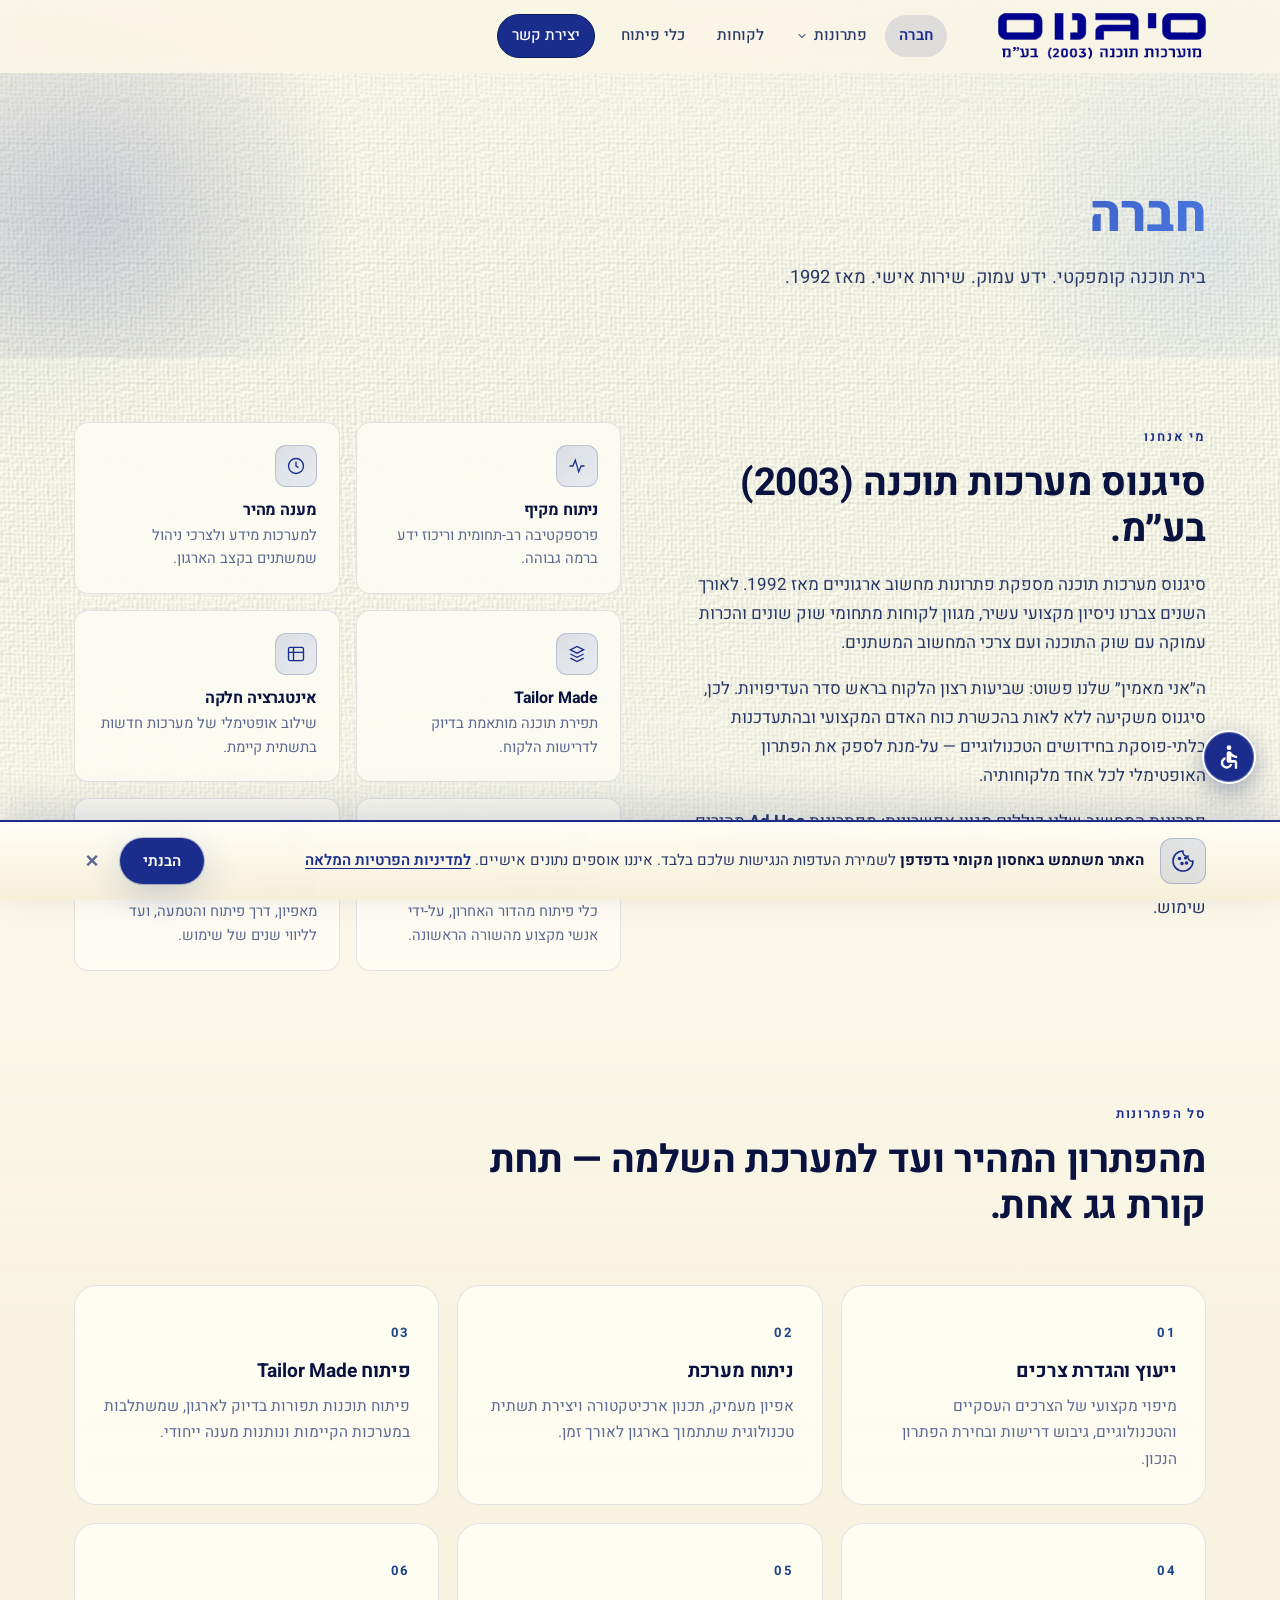
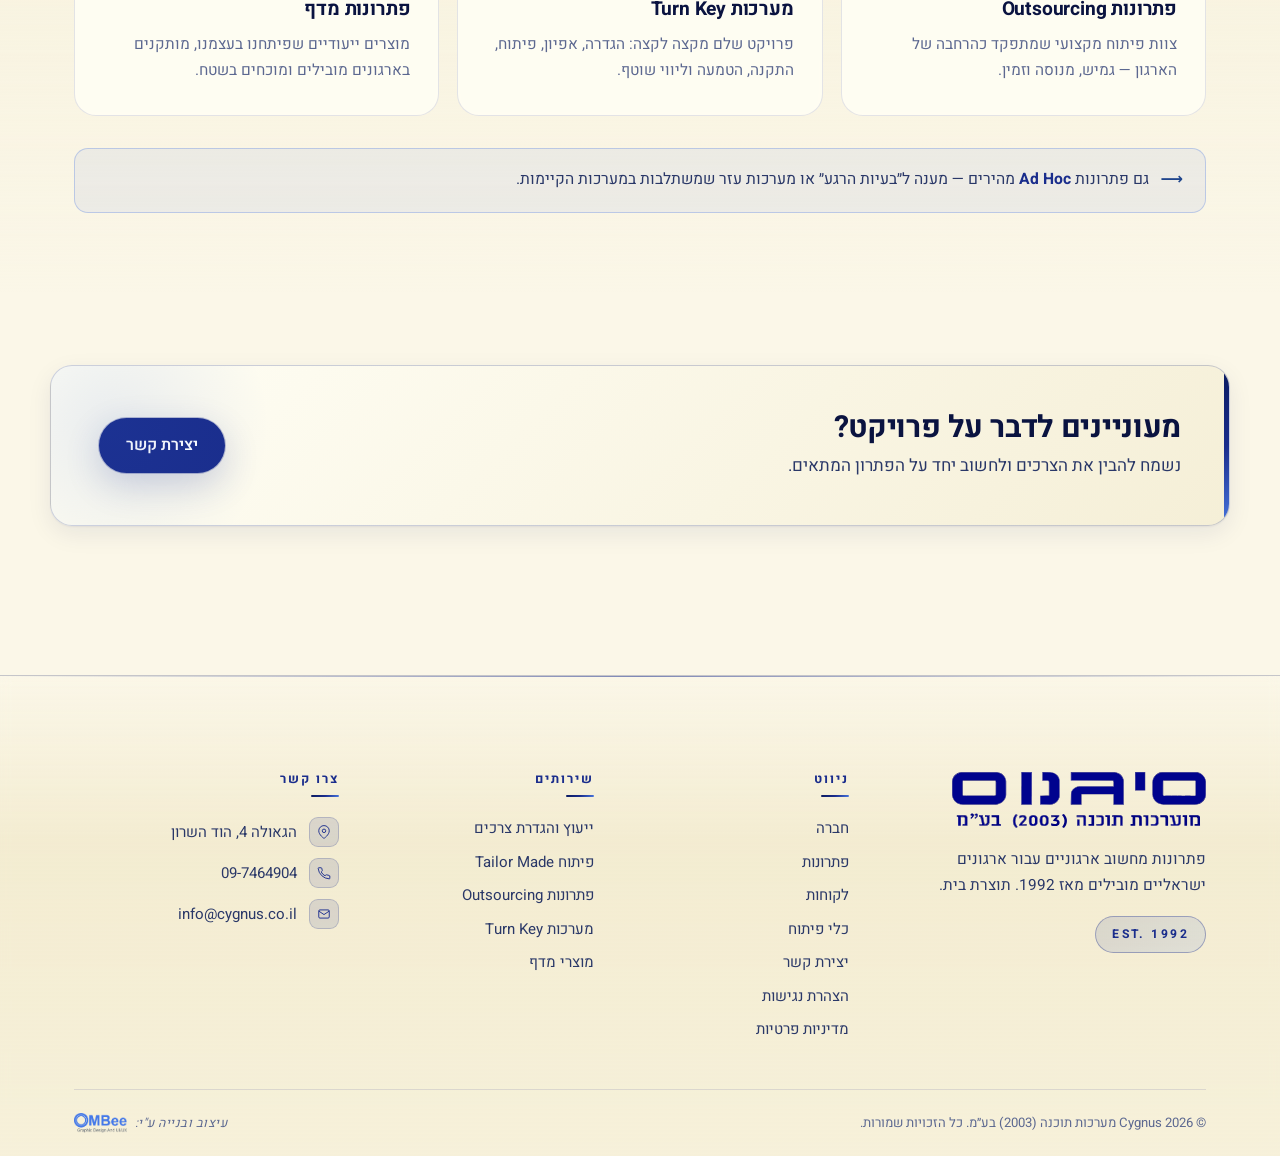
==== about.html @ ecefd8fd "Initial backup: Cygnus website redesign Multi-page Hebrew RTL website for Cygnus Software Systems: -" ====
<!DOCTYPE html>
<html lang="he" dir="rtl">
<head>
  <meta charset="UTF-8">
  <meta name="viewport" content="width=device-width, initial-scale=1.0">
  <title>חברה — סיגנוס מערכות תוכנה (2003) בע״מ</title>
  <meta name="description" content="פרופיל חברת סיגנוס מערכות תוכנה: בית תוכנה ישראלי משנת 1992, פתרונות מחשוב ארגוניים, פיתוח Tailor Made וסל פתרונות מקיף.">
  <link rel="icon" type="image/png" href="cygnus_icon.png">
  <link rel="preconnect" href="https://fonts.googleapis.com">
  <link rel="preconnect" href="https://fonts.gstatic.com" crossorigin>
  <link href="https://fonts.googleapis.com/css2?family=Heebo:wght@300;400;500;600;700;800;900&family=Assistant:wght@400;600;700&display=swap" rel="stylesheet">
  <link rel="stylesheet" href="styles.css">
</head>
<body>

  <header class="site-header" id="siteHeader">
    <div class="container nav-wrap">
      <a href="index.html" class="brand" aria-label="סיגנוס מערכות תוכנה - דף הבית">
        <img src="Cygnus_Logo.svg" alt="סיגנוס מערכות תוכנה (2003) בע״מ" class="brand-logo">
      </a>
      <nav class="primary-nav" aria-label="ניווט ראשי">
        <a href="about.html" class="is-active">חברה</a>
        <div class="nav-dropdown">
          <a href="products.html" class="nav-dropdown-link">פתרונות<svg class="nav-chevron" viewBox="0 0 24 24" fill="none" stroke="currentColor" stroke-width="2.2" stroke-linecap="round" stroke-linejoin="round" aria-hidden="true"><path d="M6 9l6 6 6-6"/></svg></a>
          <ul class="nav-dropdown-menu" role="menu">
            <li><a href="products.html#consulting"><span class="nd-num">01</span><span>ייעוץ והגדרת צרכים</span></a></li>
            <li><a href="products.html#analysis"><span class="nd-num">02</span><span>ניתוח מערכת</span></a></li>
            <li><a href="products.html#tailor"><span class="nd-num">03</span><span>פיתוח Tailor Made</span></a></li>
            <li><a href="products.html#outsourcing"><span class="nd-num">04</span><span>פתרונות Outsourcing</span></a></li>
            <li><a href="products.html#turnkey"><span class="nd-num">05</span><span>מערכות Turn Key</span></a></li>
            <li><a href="products.html#mamshak"><span class="nd-num">06</span><span>מוצרי מדף — ממש”ק</span></a></li>
          </ul>
        </div>
        <a href="customers.html">לקוחות</a>
        <a href="tech.html">כלי פיתוח</a>
        <a href="contact.html" class="cta-link">יצירת קשר</a>
      </nav>
      <button class="nav-toggle" aria-label="פתיחת תפריט" aria-expanded="false"><span></span><span></span><span></span></button>
    </div>
  </header>

  <section class="page-hero">
    <div class="container">
      <h1>חברה</h1>
      <p class="page-lede">בית תוכנה קומפקטי. ידע עמוק. שירות אישי. מאז 1992.</p>
    </div>
  </section>

  <section class="section">
    <div class="container grid-2">
      <div>
        <p class="section-label">מי אנחנו</p>
        <h2>סיגנוס מערכות תוכנה (2003) בע״מ.</h2>
        <p>
          סיגנוס מערכות תוכנה מספקת פתרונות מחשוב ארגוניים מאז 1992.
          לאורך השנים צברנו ניסיון מקצועי עשיר, מגוון לקוחות מתחומי שוק שונים והכרות עמוקה
          עם שוק התוכנה ועם צרכי המחשוב המשתנים.
        </p>
        <p>
          ה״אני מאמין״ שלנו פשוט: שביעות רצון הלקוח בראש סדר העדיפויות.
          לכן, סיגנוס משקיעה ללא לאות בהכשרת כוח האדם המקצועי ובהתעדכנות בלתי-פוסקת
          בחידושים הטכנולוגיים — על-מנת לספק את הפתרון האופטימלי לכל אחד מלקוחותיה.
        </p>
        <p>
          פתרונות המחשוב שלנו כוללים מגוון אפשרויות: מפתרונות <strong>Ad Hoc</strong> מהירים,
          דרך מערכות עזר המשתלבות במערכות הקיימות, ועד פתרונות כוללים וארוכי טווח —
          משלב הגדרת הצרכים, אפיון, בנייה, הטמעה וליווי לאורך שנים של שימוש.
        </p>
      </div>

      <ul class="value-grid">
        <li>
          <div class="value-icon" aria-hidden="true"><svg viewBox="0 0 24 24" fill="none" stroke="currentColor" stroke-width="1.6"><path d="M3 12h4l3-7 4 14 3-7h4"/></svg></div>
          <h3>ניתוח מקיף</h3>
          <p>פרספקטיבה רב-תחומית וריכוז ידע ברמה גבוהה.</p>
        </li>
        <li>
          <div class="value-icon" aria-hidden="true"><svg viewBox="0 0 24 24" fill="none" stroke="currentColor" stroke-width="1.6"><circle cx="12" cy="12" r="9"/><path d="M12 7v5l3 2"/></svg></div>
          <h3>מענה מהיר</h3>
          <p>למערכות מידע ולצרכי ניהול שמשתנים בקצב הארגון.</p>
        </li>
        <li>
          <div class="value-icon" aria-hidden="true"><svg viewBox="0 0 24 24" fill="none" stroke="currentColor" stroke-width="1.6"><path d="M4 7l8-4 8 4-8 4-8-4z"/><path d="M4 12l8 4 8-4"/><path d="M4 17l8 4 8-4"/></svg></div>
          <h3>Tailor Made</h3>
          <p>תפירת תוכנה מותאמת בדיוק לדרישות הלקוח.</p>
        </li>
        <li>
          <div class="value-icon" aria-hidden="true"><svg viewBox="0 0 24 24" fill="none" stroke="currentColor" stroke-width="1.6"><rect x="3" y="4" width="18" height="16" rx="2"/><path d="M3 10h18M9 4v16"/></svg></div>
          <h3>אינטגרציה חלקה</h3>
          <p>שילוב אופטימלי של מערכות חדשות בתשתית קיימת.</p>
        </li>
        <li>
          <div class="value-icon" aria-hidden="true"><svg viewBox="0 0 24 24" fill="none" stroke="currentColor" stroke-width="1.6"><path d="M12 2v4M12 18v4M4.93 4.93l2.83 2.83M16.24 16.24l2.83 2.83M2 12h4M18 12h4M4.93 19.07l2.83-2.83M16.24 7.76l2.83-2.83"/></svg></div>
          <h3>חדשנות מתמדת</h3>
          <p>כלי פיתוח מהדור האחרון, על-ידי אנשי מקצוע מהשורה הראשונה.</p>
        </li>
        <li>
          <div class="value-icon" aria-hidden="true"><svg viewBox="0 0 24 24" fill="none" stroke="currentColor" stroke-width="1.6"><path d="M21 12a9 9 0 11-9-9"/><path d="M21 3l-9 9"/><path d="M15 3h6v6"/></svg></div>
          <h3>Turn Key</h3>
          <p>מאפיון, דרך פיתוח והטמעה, ועד לליווי שנים של שימוש.</p>
        </li>
      </ul>
    </div>
  </section>

  <section class="section services">
    <div class="container">
      <div class="section-head">
        <p class="section-label">סל הפתרונות</p>
        <h2>מהפתרון המהיר ועד למערכת השלמה — תחת קורת גג אחת.</h2>
      </div>

      <div class="services-grid">
        <article class="service-card">
          <span class="service-num">01</span>
          <h3>ייעוץ והגדרת צרכים</h3>
          <p>מיפוי מקצועי של הצרכים העסקיים והטכנולוגיים, גיבוש דרישות ובחירת הפתרון הנכון.</p>
        </article>
        <article class="service-card">
          <span class="service-num">02</span>
          <h3>ניתוח מערכת</h3>
          <p>אפיון מעמיק, תכנון ארכיטקטורה ויצירת תשתית טכנולוגית שתתמוך בארגון לאורך זמן.</p>
        </article>
        <article class="service-card">
          <span class="service-num">03</span>
          <h3>פיתוח Tailor Made</h3>
          <p>פיתוח תוכנות תפורות בדיוק לארגון, שמשתלבות במערכות הקיימות ונותנות מענה ייחודי.</p>
        </article>
        <article class="service-card">
          <span class="service-num">04</span>
          <h3>פתרונות Outsourcing</h3>
          <p>צוות פיתוח מקצועי שמתפקד כהרחבה של הארגון — גמיש, מנוסה וזמין.</p>
        </article>
        <article class="service-card">
          <span class="service-num">05</span>
          <h3>מערכות Turn Key</h3>
          <p>פרויקט שלם מקצה לקצה: הגדרה, אפיון, פיתוח, התקנה, הטמעה וליווי שוטף.</p>
        </article>
        <article class="service-card">
          <span class="service-num">06</span>
          <h3>פתרונות מדף</h3>
          <p>מוצרים ייעודיים שפיתחנו בעצמנו, מותקנים בארגונים מובילים ומוכחים בשטח.</p>
        </article>
      </div>

      <p class="ad-hoc-note">
        <span aria-hidden="true">⟶</span>
        גם פתרונות <strong>Ad Hoc</strong> מהירים — מענה ל״בעיות הרגע״ או מערכות עזר שמשתלבות במערכות הקיימות.
      </p>
    </div>
  </section>

  <section class="section cta-strip">
    <div class="container cta-wrap">
      <div>
        <h2>מעוניינים לדבר על פרויקט?</h2>
        <p>נשמח להבין את הצרכים ולחשוב יחד על הפתרון המתאים.</p>
      </div>
      <a href="contact.html" class="btn btn-primary">יצירת קשר</a>
    </div>
  </section>

  <footer class="site-footer rich-footer">
    <div class="container">
      <div class="footer-main">
        <div class="footer-brand-col">
          <a href="index.html" class="footer-brand-link">
            <img src="Cygnus_Logo.svg" alt="סיגנוס מערכות תוכנה (2003) בע״מ" class="brand-logo">
          </a>
          <p class="footer-tag">פתרונות מחשוב ארגוניים עבור ארגונים ישראליים מובילים מאז 1992. תוצרת בית.</p>
          <span class="founded-badge">EST. 1992</span>
        </div>
        <div class="footer-col">
          <h4>ניווט</h4>
          <ul>
            <li><a href="about.html">חברה</a></li>
            <li><a href="products.html">פתרונות</a></li>
            <li><a href="customers.html">לקוחות</a></li>
            <li><a href="tech.html">כלי פיתוח</a></li>
            <li><a href="contact.html">יצירת קשר</a></li>
            <li><a href="accessibility.html">הצהרת נגישות</a></li>
            <li><a href="privacy.html">מדיניות פרטיות</a></li>
          </ul>
        </div>
        <div class="footer-col">
          <h4>שירותים</h4>
          <ul>
            <li>ייעוץ והגדרת צרכים</li>
            <li>פיתוח Tailor Made</li>
            <li>פתרונות Outsourcing</li>
            <li>מערכות Turn Key</li>
            <li>מוצרי מדף</li>
          </ul>
        </div>
        <div class="footer-col">
          <h4>צרו קשר</h4>
          <ul class="footer-contact">
            <li><span class="fc-icon" aria-hidden="true"><svg viewBox="0 0 24 24" fill="none" stroke="currentColor" stroke-width="1.6"><path d="M21 10c0 7-9 13-9 13S3 17 3 10a9 9 0 1118 0z"/><circle cx="12" cy="10" r="3"/></svg></span>הגאולה 4, הוד השרון</li>
            <li><span class="fc-icon" aria-hidden="true"><svg viewBox="0 0 24 24" fill="none" stroke="currentColor" stroke-width="1.6"><path d="M22 16.92V21a1 1 0 01-1.09 1A19.9 19.9 0 012 4.09 1 1 0 013 3h4.09a1 1 0 011 .75l1 4a1 1 0 01-.27 1L7.21 10.21a16 16 0 006.58 6.58l1.46-1.46a1 1 0 011-.27l4 1a1 1 0 01.75 1z"/></svg></span><a href="tel:+97297464904">09-7464904</a></li>
            <li><span class="fc-icon" aria-hidden="true"><svg viewBox="0 0 24 24" fill="none" stroke="currentColor" stroke-width="1.6"><rect x="3" y="5" width="18" height="14" rx="2"/><path d="M3 7l9 6 9-6"/></svg></span><a href="mailto:info@cygnus.co.il">info@cygnus.co.il</a></li>
          </ul>
        </div>
      </div>
      <div class="footer-bottom">
        <p class="footer-copy">© <span id="year">2026</span> Cygnus מערכות תוכנה (2003) בע״מ. כל הזכויות שמורות.</p>
        <p class="footer-mini"><span>עיצוב ובנייה ע"י:</span> <a href="https://ombee.co.il" target="_blank" rel="noopener" class="ombee-link"><img src="ombee-logo.png" alt="OMBee" class="ombee-logo"></a></p>
      </div>
    </div>
  </footer>

  <!-- תפריט נגישות -->
  <div class="a11y-widget" id="a11yWidget">
    <button class="a11y-toggle" id="a11yToggle" aria-label="פתיחת תפריט נגישות" aria-expanded="false" aria-controls="a11yPanel" type="button">
      <svg viewBox="0 0 24 24" fill="currentColor" aria-hidden="true">
        <circle cx="12" cy="4" r="2"/>
        <path d="M19 13v-2c-1.54.02-3.09-.75-4.07-1.83l-1.29-1.43c-.17-.19-.38-.34-.61-.45-.01 0-.01-.01-.02-.01H13c-.35-.2-.75-.3-1.18-.26C10.79 7.13 10 8.04 10 9.09V15c0 1.1.9 2 2 2h5v5h2v-5.5c0-1.1-.9-2-2-2h-3v-3.45c1.29 1.07 3.25 1.94 5 1.95zm-6.17 5c-.41 1.16-1.52 2-2.83 2-1.66 0-3-1.34-3-3 0-1.31.84-2.41 2-2.83V12.1c-2.28.46-4 2.48-4 4.9 0 2.76 2.24 5 5 5 2.42 0 4.44-1.72 4.9-4h-2.07z"/>
      </svg>
    </button>
    <div class="a11y-panel" id="a11yPanel" role="dialog" aria-label="תפריט נגישות" aria-modal="false">
      <div class="a11y-head">
        <h3>תפריט נגישות</h3>
        <button class="a11y-close" id="a11yClose" aria-label="סגירת תפריט נגישות" type="button">×</button>
      </div>
      <div class="a11y-grid">
        <button class="a11y-cell" data-acc="links" type="button" aria-pressed="false"><svg viewBox="0 0 24 24" fill="none" stroke="currentColor" stroke-width="1.7" stroke-linecap="round" stroke-linejoin="round" aria-hidden="true"><path d="M10 13a5 5 0 0 0 7.54.54l3-3a5 5 0 0 0-7.07-7.07l-1.72 1.71"/><path d="M14 11a5 5 0 0 0-7.54-.54l-3 3a5 5 0 0 0 7.07 7.07l1.71-1.71"/></svg><span>הדגשת קישורים</span></button>
        <button class="a11y-cell" data-acc="contrast" type="button" aria-pressed="false"><svg viewBox="0 0 24 24" aria-hidden="true"><circle cx="12" cy="12" r="9.5" fill="none" stroke="currentColor" stroke-width="1.7"/><path d="M12 2.5v19a9.5 9.5 0 0 0 0-19z" fill="currentColor"/></svg><span>+ ניגודיות</span></button>
        <button class="a11y-cell" data-acc="spacing" type="button" aria-pressed="false"><svg viewBox="0 0 24 24" fill="none" stroke="currentColor" stroke-width="1.7" stroke-linecap="round" stroke-linejoin="round" aria-hidden="true"><path d="M4 12h16" stroke-dasharray="2 2"/><path d="M4 12l4-4M4 12l4 4"/><path d="M20 12l-4-4M20 12l-4 4"/></svg><span>ריווח טקסט</span></button>
        <button class="a11y-cell" data-acc="big-text" type="button" aria-pressed="false"><svg viewBox="0 0 24 24" aria-hidden="true"><text x="12" y="17" text-anchor="middle" font-family="Heebo, sans-serif" font-size="16" font-weight="800" fill="currentColor">TT</text></svg><span>טקסט גדול</span></button>
        <button class="a11y-cell" data-acc="hide-images" type="button" aria-pressed="false"><svg viewBox="0 0 24 24" fill="none" stroke="currentColor" stroke-width="1.7" stroke-linecap="round" stroke-linejoin="round" aria-hidden="true"><rect x="3" y="3" width="18" height="18" rx="2"/><circle cx="8.5" cy="8.5" r="1.5" fill="currentColor"/><path d="M21 15l-5-5-9 9"/><line x1="3" y1="3" x2="21" y2="21" stroke-width="2"/></svg><span>הסתרת תמונות</span></button>
        <button class="a11y-cell" data-acc="no-anim" type="button" aria-pressed="false"><svg viewBox="0 0 24 24" fill="none" stroke="currentColor" stroke-width="1.8" stroke-linecap="round" aria-hidden="true"><line x1="9" y1="5" x2="9" y2="19" stroke-dasharray="3 2"/><line x1="15" y1="5" x2="15" y2="19" stroke-dasharray="3 2"/></svg><span>ביטול הנפשות</span></button>
        <button class="a11y-cell" data-acc="cursor" type="button" aria-pressed="false"><svg viewBox="0 0 24 24" fill="none" stroke="currentColor" stroke-width="1.7" stroke-linecap="round" stroke-linejoin="round" aria-hidden="true"><path d="M5 3l7 18 3-7 7-3z"/></svg><span>סמן</span></button>
        <button class="a11y-cell" data-acc="dyslexia" type="button" aria-pressed="false"><svg viewBox="0 0 24 24" aria-hidden="true"><text x="12" y="17" text-anchor="middle" font-family="Heebo, sans-serif" font-size="14" font-weight="700" fill="currentColor">Df</text></svg><span>תמיכה בדיסלקסיה</span></button>
        <button class="a11y-cell" data-acc="line-height" type="button" aria-pressed="false"><svg viewBox="0 0 24 24" fill="none" stroke="currentColor" stroke-width="1.7" stroke-linecap="round" stroke-linejoin="round" aria-hidden="true"><path d="M6 6h14M6 12h14M6 18h14"/><path d="M3 5l-1 1.5L3 8M3 16l-1 1.5L3 19" opacity=".8"/></svg><span>גובה שורה</span></button>
        <button class="a11y-cell" data-acc="tooltips" type="button" aria-pressed="false"><svg viewBox="0 0 24 24" fill="none" stroke="currentColor" stroke-width="1.7" stroke-linecap="round" stroke-linejoin="round" aria-hidden="true"><path d="M21 15a2 2 0 0 1-2 2H7l-4 4V5a2 2 0 0 1 2-2h14a2 2 0 0 1 2 2z"/><line x1="12" y1="11" x2="12" y2="14"/><circle cx="12" cy="8" r=".8" fill="currentColor"/></svg><span>תאורים</span></button>
        <button class="a11y-cell" data-acc="calm" type="button" aria-pressed="false"><svg viewBox="0 0 24 24" fill="currentColor" aria-hidden="true"><path d="M12 2.5C7.5 9 5.5 13 5.5 16a6.5 6.5 0 0 0 13 0c0-3-2-7-6.5-13.5z"/></svg><span>רוגע</span></button>
        <button class="a11y-cell" data-acc="text-align" type="button" aria-pressed="false"><svg viewBox="0 0 24 24" fill="none" stroke="currentColor" stroke-width="1.7" stroke-linecap="round" aria-hidden="true"><line x1="3" y1="6" x2="21" y2="6"/><line x1="3" y1="12" x2="15" y2="12"/><line x1="3" y1="18" x2="18" y2="18"/></svg><span>יישור טקסט</span></button>
      </div>
      <button class="a11y-reset-btn" data-acc="reset" type="button"><svg viewBox="0 0 24 24" fill="none" stroke="currentColor" stroke-width="2" stroke-linecap="round" stroke-linejoin="round" aria-hidden="true"><path d="M3 12a9 9 0 0 1 15.5-6.3L21 8"/><path d="M21 3v5h-5"/><path d="M21 12a9 9 0 0 1-15.5 6.3L3 16"/><path d="M3 21v-5h5"/></svg><span>איפוס את כל הגדרות הנגישות</span></button>
      <div class="a11y-foot"><a href="accessibility.html">הצהרת נגישות</a><span aria-hidden="true">·</span><a href="privacy.html">מדיניות פרטיות</a></div>
    </div>
  </div>

  <script src="script.js" defer></script>
</body>
</html>
---- styles.css ----
/* ===========================
   Cygnus — Canvas Edition
   רקע מבוסס הקנבס המקורי, עיצוב מודרני
   =========================== */

:root {
  /* Canvas-paper palette (background — kept) */
  --paper: #FBF7E8;
  --paper-warm: #F5EFD7;
  --paper-edge: #EDE3BE;

  --surface: #FFFEF5;
  --surface-2: #FAF4DD;

  --line: rgba(26, 45, 140, 0.12);
  --line-strong: rgba(26, 45, 140, 0.22);

  /* Navy ink — matches logo */
  --ink: #0A1340;
  --ink-2: #2A3868;
  --ink-3: #5C6890;

  /* Navy brand (Cygnus logo color) */
  --brand: #1A2D8C;
  --brand-strong: #0A1A5E;
  --brand-soft: rgba(26, 45, 140, .12);

  --accent: #2C5BC9;         /* mid bright navy — replaces red terra */
  --gold: #1F458C;           /* navy variant — replaces warm gold */
  --teal: #305FAB;           /* navy-blue — replaces teal */

  --gradient: linear-gradient(135deg, #0A1A5E 0%, #1A2D8C 50%, #4A78E0 100%);
  --gradient-soft: linear-gradient(135deg, rgba(26,45,140,.14) 0%, rgba(74,120,224,.12) 100%);

  /* Layout */
  --container: 1180px;
  --radius: 14px;
  --radius-lg: 22px;
  --radius-pill: 999px;

  /* Type */
  --font: "Heebo", "Assistant", system-ui, -apple-system, "Segoe UI", Roboto, sans-serif;
  --leading: 1.7;

  /* Shadows — navy-tinted */
  --shadow-1: 0 1px 2px rgba(10, 26, 94, .06), 0 8px 24px rgba(10, 26, 94, .08);
  --shadow-2: 0 1px 2px rgba(10, 26, 94, .08), 0 18px 50px rgba(10, 26, 94, .14);
  --glow: 0 0 0 1px rgba(26, 45, 140, .28), 0 12px 36px rgba(26, 45, 140, .2);
}

/* ===========================
   Reset
   =========================== */
*, *::before, *::after { box-sizing: border-box; }
html { scroll-behavior: smooth; }

body {
  margin: 0;
  font-family: var(--font);
  font-weight: 400;
  font-size: 17px;
  line-height: var(--leading);
  color: var(--ink-2);

  /* The heritage canvas tile + warm overlays */
  background-color: var(--paper);
  background-image:
    radial-gradient(900px 500px at 88% -8%, rgba(44, 91, 201, .08), transparent 60%),
    radial-gradient(800px 480px at -10% 20%, rgba(26, 45, 140, .10), transparent 60%),
    radial-gradient(700px 400px at 50% 100%, rgba(74, 120, 224, .07), transparent 60%),
    url("cnvbkgnd-original.jpg");
  background-repeat: no-repeat, no-repeat, no-repeat, repeat;
  background-size: auto, auto, auto, 120px 120px;
  background-attachment: fixed, fixed, fixed, fixed;

  -webkit-font-smoothing: antialiased;
  text-rendering: optimizeLegibility;
}

/* Subtle vignette so text reads cleaner over the weave */
body::before {
  content: "";
  position: fixed;
  inset: 0;
  pointer-events: none;
  background: linear-gradient(180deg, rgba(251,247,232,.5) 0%, rgba(251,247,232,.15) 30%, rgba(251,247,232,.15) 70%, rgba(251,247,232,.6) 100%);
  z-index: -1;
}

h1, h2, h3, h4 {
  color: var(--ink);
  margin: 0 0 .5em;
  line-height: 1.2;
  font-weight: 700;
  letter-spacing: -.01em;
}
h1 { font-size: clamp(2.2rem, 5vw, 3.6rem); font-weight: 800; }
h2 { font-size: clamp(1.7rem, 3vw, 2.4rem); }
h3 { font-size: 1.2rem; }
p { margin: 0 0 1em; }

a { color: var(--brand); text-decoration: none; transition: color .2s; }
a:hover { color: var(--brand-strong); }

ul { padding: 0; margin: 0; list-style: none; }
img, svg { max-width: 100%; display: block; }

.container {
  max-width: var(--container);
  margin: 0 auto;
  padding: 0 24px;
}

/* ===========================
   Header
   =========================== */
.site-header {
  position: sticky;
  top: 0;
  z-index: 50;
  backdrop-filter: saturate(160%) blur(10px);
  background: rgba(251, 247, 232, 0.78);
  border-bottom: 1px solid transparent;
  transition: border-color .2s, background .2s, box-shadow .2s;
}
.site-header.scrolled {
  border-color: var(--line);
  background: rgba(251, 247, 232, 0.95);
  box-shadow: 0 1px 0 rgba(10,26,94,.04), 0 8px 24px rgba(10,26,94,.06);
}
.nav-wrap {
  display: flex;
  align-items: center;
  justify-content: flex-start;
  gap: clamp(20px, 4vw, 56px);
  height: 72px;
}
.nav-toggle { margin-inline-start: auto; }
.brand {
  display: inline-flex;
  align-items: center;
  gap: 12px;
  color: var(--ink);
}
.brand-mark { width: 40px; height: 40px; }
.brand-logo {
  height: 46px;
  width: auto;
  display: block;
  max-width: 100%;
}
@media (max-width: 720px) {
  .brand-logo { height: 38px; }
}
.brand-text { display: flex; flex-direction: column; line-height: 1; }
.brand-name {
  font-weight: 800;
  font-size: 1.18rem;
  letter-spacing: .02em;
  background: var(--gradient);
  -webkit-background-clip: text;
  background-clip: text;
  color: transparent;
}
.brand-sub { font-size: .78rem; color: var(--ink-3); margin-top: 4px; }

.primary-nav {
  display: flex;
  align-items: center;
  gap: 4px;
}
.primary-nav a {
  color: var(--ink-2);
  font-weight: 500;
  font-size: .95rem;
  padding: 8px 14px;
  border-radius: var(--radius-pill);
  transition: color .2s, background .2s;
}
.primary-nav a:hover { color: var(--brand); background: var(--brand-soft); }
.primary-nav .cta-link {
  color: #fff;
  background: var(--brand);
  border: 1px solid var(--brand-strong);
  margin-inline-start: 8px;
}
.primary-nav .cta-link:hover {
  background: var(--brand-strong);
  color: #fff;
}
.primary-nav a.is-active {
  color: var(--brand);
  background: var(--brand-soft);
  font-weight: 600;
}
.primary-nav a.cta-link.is-active {
  color: #fff;
  background: var(--brand-strong);
}

/* ===========================
   Nav Dropdown (פתרונות)
   =========================== */
.nav-dropdown {
  position: relative;
  display: inline-block;
}
/* Invisible bridge fills the 14px gap so hover stays continuous between toggle and menu */
.nav-dropdown::after {
  content: "";
  position: absolute;
  top: 100%;
  inset-inline: 0;
  height: 14px;
  pointer-events: none;
}
.nav-dropdown:hover::after,
.nav-dropdown:focus-within::after {
  pointer-events: auto;
}

/* Link — same style as the rest of the nav links */
.nav-dropdown-link {
  display: inline-flex;
  align-items: center;
  padding: 8px 14px;
  color: var(--ink-2);
  font-size: .95rem;
  font-weight: 500;
  border-radius: var(--radius-pill);
  transition: color .2s, background .2s;
  text-decoration: none;
  line-height: 1.4;
}
.nav-dropdown-link:hover { color: var(--ink); background: transparent; }
.nav-dropdown.is-active .nav-dropdown-link {
  color: var(--ink-2);
  background: transparent;
  font-weight: 500;
}
.nav-dropdown-link:focus-visible {
  outline: 2px solid var(--brand);
  outline-offset: 2px;
}

/* Dropdown Menu — anchored under the toggle */
.nav-dropdown-menu {
  position: absolute;
  top: calc(100% + 14px);
  inset-inline-start: 0;
  min-width: 320px;
  background: #ffffff;
  border: 1px solid var(--line-strong);
  border-radius: var(--radius-lg);
  box-shadow: 0 20px 56px rgba(10, 26, 94, .22), 0 4px 12px rgba(10, 26, 94, .08);
  padding: 10px;
  list-style: none;
  margin: 0;
  z-index: 60;
  opacity: 0;
  pointer-events: none;
  transform: translateY(-10px);
  transition: opacity .22s cubic-bezier(.4, 0, .2, 1), transform .22s cubic-bezier(.4, 0, .2, 1);
}

/* Chevron next to "פתרונות" — rotates when dropdown is open */
.nav-dropdown-link {
  gap: 6px;
}
.nav-chevron {
  width: 12px;
  height: 12px;
  flex-shrink: 0;
  color: var(--ink-3);
  transition: transform .25s ease, color .2s;
}
.nav-dropdown:hover .nav-chevron,
.nav-dropdown:focus-within .nav-chevron,
.nav-dropdown.is-open .nav-chevron {
  transform: rotate(180deg);
  color: var(--brand);
}

.nav-dropdown.is-open .nav-dropdown-menu,
.nav-dropdown:hover .nav-dropdown-menu,
.nav-dropdown:focus-within .nav-dropdown-menu {
  opacity: 1;
  pointer-events: auto;
  transform: translateY(0);
}
.nav-dropdown-menu li {
  list-style: none;
}
.nav-dropdown-menu li + li {
  margin-top: 2px;
}

/* Overview link (top of dropdown) */
.nav-dropdown-menu li.nd-overview a {
  background: linear-gradient(135deg, var(--brand-soft) 0%, rgba(74, 120, 224, .1) 100%);
  border: 1px solid rgba(26, 45, 140, .2);
  color: var(--brand);
  font-weight: 700;
}
.nav-dropdown-menu li.nd-overview a:hover {
  background: var(--brand);
  color: #fff;
  border-color: var(--brand-strong);
}
.nav-dropdown-menu li.nd-overview a:hover .nd-icon {
  color: #fff;
}
.nd-icon {
  display: inline-grid;
  place-items: center;
  width: 36px;
  height: 36px;
  border-radius: 10px;
  background: var(--surface);
  border: 1px solid rgba(26, 45, 140, .18);
  color: var(--brand);
  flex-shrink: 0;
  transition: background .2s, color .2s, border-color .2s;
}
.nav-dropdown-menu li.nd-overview a:hover .nd-icon {
  background: rgba(255,255,255,.18);
  border-color: rgba(255,255,255,.3);
  color: #fff;
}
.nd-icon svg {
  width: 18px;
  height: 18px;
}

/* Divider between overview and numbered items */
.nd-divider {
  height: 1px;
  background: var(--line);
  margin: 6px 4px;
}
.nd-divider a { display: none; }
.nav-dropdown-menu li a {
  display: flex;
  align-items: center;
  gap: 14px;
  padding: 11px 14px;
  border-radius: 10px;
  color: var(--ink-2);
  font-size: .95rem;
  font-weight: 500;
  transition: background .18s, color .18s;
  text-decoration: none;
  position: relative;
}
.nav-dropdown-menu li a::after {
  content: "←";
  margin-inline-start: auto;
  color: var(--brand);
  opacity: 0;
  transform: translateX(6px);
  transition: opacity .2s, transform .2s;
  font-weight: 700;
}
.nav-dropdown-menu li a:hover {
  background: var(--brand-soft);
  color: var(--brand);
}
.nav-dropdown-menu li a:hover::after {
  opacity: 1;
  transform: translateX(0);
}

/* Number badge */
.nd-num {
  display: inline-grid;
  place-items: center;
  width: 36px;
  height: 36px;
  border-radius: 10px;
  background: linear-gradient(135deg, var(--brand-soft) 0%, rgba(74, 120, 224, .12) 100%);
  border: 1px solid rgba(26, 45, 140, .18);
  color: var(--brand);
  font-family: "Cormorant Garamond", serif;
  font-weight: 700;
  font-size: 1.05rem;
  letter-spacing: .02em;
  flex-shrink: 0;
  transition: background .2s, color .2s, border-color .2s;
}
.nav-dropdown-menu li a:hover .nd-num {
  background: var(--brand);
  color: #fff;
  border-color: var(--brand-strong);
}

@media (max-width: 720px) {
  .nav-dropdown {
    width: 100%;
    justify-content: space-between;
    border-radius: 12px;
  }
  .nav-dropdown-label {
    flex: 1;
    padding: 12px 14px;
    border-radius: 12px 0 0 12px;
  }
  .nav-dropdown-toggle {
    padding: 12px 14px;
    border-radius: 0 12px 12px 0;
  }
  .nav-dropdown-menu {
    position: static;
    transform: none !important;
    box-shadow: none;
    border: 0;
    padding: 4px 0 8px;
    background: transparent;
    min-width: 0;
    opacity: 1;
    pointer-events: auto;
    max-height: 0;
    overflow: hidden;
    transition: max-height .3s ease;
  }
  .nav-dropdown-menu::before { display: none; }
  .nav-dropdown.is-open .nav-dropdown-menu {
    max-height: 700px;
  }
  .nav-dropdown-menu li a {
    padding: 10px 28px;
    font-size: .92rem;
  }
}

.nav-toggle {
  display: none;
  background: transparent;
  border: 1px solid var(--line-strong);
  width: 40px; height: 40px;
  border-radius: 10px;
  cursor: pointer;
  padding: 0;
  align-items: center;
  justify-content: center;
  flex-direction: column;
  gap: 4px;
}
.nav-toggle span {
  display: block;
  width: 18px; height: 2px;
  background: var(--ink-2);
  border-radius: 2px;
  transition: transform .2s, opacity .2s;
}
.nav-toggle[aria-expanded="true"] span:nth-child(1) { transform: translateY(6px) rotate(45deg); }
.nav-toggle[aria-expanded="true"] span:nth-child(2) { opacity: 0; }
.nav-toggle[aria-expanded="true"] span:nth-child(3) { transform: translateY(-6px) rotate(-45deg); }

/* ===========================
   Buttons
   =========================== */
.btn {
  display: inline-flex;
  align-items: center;
  gap: 10px;
  padding: 13px 26px;
  border-radius: var(--radius-pill);
  font-weight: 600;
  font-size: 1rem;
  cursor: pointer;
  transition: transform .15s ease, box-shadow .2s, background .2s, color .2s, border-color .2s;
  border: 1px solid transparent;
  white-space: nowrap;
  font-family: inherit;
}
.btn:hover { transform: translateY(-1px); }
.btn-primary {
  background: var(--brand);
  color: #fff;
  font-weight: 600;
  box-shadow: var(--glow);
}
.btn-primary:hover {
  background: var(--brand-strong);
  color: #fff;
  box-shadow: 0 0 0 1px var(--brand-strong), 0 16px 44px rgba(26,45,140,.32);
}
.btn-ghost {
  background: transparent;
  color: var(--ink);
  border-color: var(--line-strong);
}
.btn-ghost:hover { background: var(--brand-soft); border-color: var(--brand); color: var(--brand); }
.btn-sm { padding: 11px 22px; font-size: .95rem; }

/* ===========================
   Hero
   =========================== */
.hero {
  position: relative;
  padding: clamp(56px, 8vw, 120px) 0 clamp(64px, 9vw, 140px);
  overflow: hidden;
}
.hero-bg { position: absolute; inset: 0; pointer-events: none; }
.hero-bg .orbit {
  position: absolute;
  border-radius: 50%;
  border: 1px dashed var(--line-strong);
  opacity: .55;
}
.orbit-1 {
  width: 720px; height: 720px;
  top: -120px; inset-inline-end: -200px;
  border-color: rgba(26, 45, 140, .25);
}
.orbit-2 {
  width: 1100px; height: 1100px;
  top: -260px; inset-inline-end: -380px;
  border-color: rgba(74, 120, 224, .18);
}

.hero-bg .star {
  position: absolute;
  width: 8px; height: 8px;
  border-radius: 50%;
  background: var(--brand);
  box-shadow: 0 0 18px rgba(26,45,140,.5);
  opacity: .8;
}
.s1 { top: 14%; inset-inline-end: 12%; animation: pulse 4s infinite; }
.s2 { top: 35%; inset-inline-end: 28%; width: 6px; height: 6px; background: var(--gold); box-shadow: 0 0 16px rgba(184,134,46,.6); animation: pulse 5s .5s infinite; }
.s3 { top: 60%; inset-inline-end: 8%; width: 4px; height: 4px; animation: pulse 6s 1s infinite; }
.s4 { top: 22%; inset-inline-start: 18%; width: 5px; height: 5px; background: var(--accent); box-shadow: 0 0 16px rgba(192,57,43,.5); animation: pulse 5.5s .8s infinite; }
.s5 { top: 70%; inset-inline-start: 30%; width: 7px; height: 7px; background: var(--teal); box-shadow: 0 0 18px rgba(31,122,122,.4); animation: pulse 7s 2s infinite; }

@keyframes pulse {
  0%, 100% { opacity: .35; transform: scale(1); }
  50% { opacity: 1; transform: scale(1.4); }
}

.hero-content { position: relative; max-width: 880px; }
.eyebrow {
  display: inline-flex;
  align-items: center;
  gap: 10px;
  padding: 6px 14px;
  border-radius: var(--radius-pill);
  background: var(--brand-soft);
  border: 1px solid rgba(26,45,140,.28);
  color: var(--brand-strong);
  font-size: .85rem;
  font-weight: 500;
  margin-bottom: 24px;
}
.eyebrow .dot {
  width: 8px; height: 8px;
  border-radius: 50%;
  background: var(--accent);
  box-shadow: 0 0 12px var(--accent);
  animation: pulse 2.5s infinite;
}
.hero h1 { margin-bottom: 24px; }
.grad-text {
  background: var(--gradient);
  -webkit-background-clip: text;
  background-clip: text;
  color: transparent;
}
.hero .lede {
  font-size: 1.18rem;
  color: var(--ink-2);
  max-width: 700px;
  margin-bottom: 36px;
}
.hero-ctas { display: flex; flex-wrap: wrap; gap: 14px; margin-bottom: 56px; }

.hero-stats {
  display: flex;
  gap: clamp(28px, 4vw, 56px);
  padding-top: 36px;
  border-top: 1px solid var(--line);
  flex-wrap: wrap;
}
.hero-stats li { display: flex; flex-direction: column; gap: 4px; }
.hero-stats strong {
  font-size: 2.2rem;
  font-weight: 800;
  letter-spacing: -.02em;
  background: var(--gradient);
  -webkit-background-clip: text;
  background-clip: text;
  color: transparent;
}
.hero-stats span { font-size: .9rem; color: var(--ink-3); }

/* ===========================
   Section base
   =========================== */
.section { padding: clamp(40px, 5vw, 72px) 0; position: relative; }
.section-label {
  display: inline-block;
  font-size: .82rem;
  font-weight: 600;
  letter-spacing: .14em;
  text-transform: uppercase;
  color: var(--brand);
  margin-bottom: 12px;
}
.section-head { margin-bottom: 56px; max-width: 760px; }
.section-head.center { margin-inline: auto; text-align: center; }
.section-sub { color: var(--ink-3); font-size: 1.08rem; margin: 12px 0 0; }

/* Card surface — semi-transparent so canvas weave shows through gently */
.card-surface {
  background: rgba(255, 254, 245, 0.75);
  backdrop-filter: blur(2px);
  border: 1px solid var(--line);
  border-radius: var(--radius);
}

/* ===========================
   About
   =========================== */
.grid-2 {
  display: grid;
  grid-template-columns: 1fr 1.05fr;
  gap: clamp(32px, 5vw, 80px);
  align-items: start;
}
.about p { color: var(--ink-2); }

.value-grid {
  display: grid;
  grid-template-columns: repeat(2, 1fr);
  gap: 16px;
}
.value-grid li {
  background: rgba(255,254,245,.78);
  border: 1px solid var(--line);
  border-radius: var(--radius);
  padding: 22px;
  transition: transform .2s, border-color .2s, background .2s, box-shadow .2s;
  backdrop-filter: blur(2px);
}
.value-grid li:hover {
  transform: translateY(-3px);
  border-color: var(--brand);
  background: var(--surface);
  box-shadow: var(--shadow-1);
}
.value-icon {
  width: 42px; height: 42px;
  border-radius: 11px;
  background: var(--gradient-soft);
  border: 1px solid rgba(26,45,140,.2);
  display: grid; place-items: center;
  color: var(--brand);
  margin-bottom: 14px;
}
.value-icon svg { width: 20px; height: 20px; }
.value-grid h3 { font-size: 1rem; margin-bottom: 4px; color: var(--ink); }
.value-grid p { font-size: .92rem; color: var(--ink-3); margin: 0; line-height: 1.6; }

/* ===========================
   Services
   =========================== */
.services {
  position: relative;
}
.services::before {
  content: "";
  position: absolute;
  inset: 0;
  background: linear-gradient(180deg, transparent 0%, rgba(245, 239, 215, .6) 50%, transparent 100%);
  pointer-events: none;
  z-index: -1;
}
.services-grid {
  display: grid;
  grid-template-columns: repeat(3, 1fr);
  gap: 18px;
}
.service-card {
  position: relative;
  padding: 32px 28px;
  background: rgba(255, 254, 245, 0.85);
  border: 1px solid var(--line);
  border-radius: var(--radius-lg);
  overflow: hidden;
  transition: transform .25s, border-color .25s, box-shadow .25s;
  backdrop-filter: blur(3px);
}
.service-card::after {
  content: "";
  position: absolute;
  top: 0; inset-inline-start: 0;
  width: 4px; height: 0;
  background: var(--gradient);
  transition: height .3s ease;
}
.service-card:hover {
  transform: translateY(-4px);
  border-color: var(--brand);
  box-shadow: var(--shadow-2);
}
.service-card:hover::after { height: 100%; }
.service-num {
  display: inline-block;
  font-size: .82rem;
  font-weight: 700;
  letter-spacing: .14em;
  color: var(--gold);
  margin-bottom: 16px;
}
.service-card h3 {
  font-size: 1.2rem;
  margin-bottom: 10px;
  color: var(--ink);
}
.service-card p { color: var(--ink-3); margin: 0; font-size: .96rem; }

.ad-hoc-note {
  margin-top: 32px;
  padding: 18px 22px;
  background: rgba(74, 120, 224, .08);
  border: 1px solid rgba(74, 120, 224, .3);
  border-radius: var(--radius);
  color: var(--ink-2);
  font-size: .98rem;
}
.ad-hoc-note strong { color: var(--brand); }
.ad-hoc-note span { color: var(--gold); margin-inline-end: 8px; font-weight: 700; }

/* ===========================
   Product
   =========================== */
.product-wrap {
  display: grid;
  grid-template-columns: 1fr 1fr;
  gap: clamp(32px, 5vw, 72px);
  align-items: center;
}
.product-info h2 { margin-bottom: 18px; }
.product-tagline {
  font-size: 1.08rem;
  color: var(--ink-2);
  margin-bottom: 24px;
}
.product-features {
  margin-bottom: 32px;
}
.product-features li {
  position: relative;
  padding: 10px 0;
  padding-inline-start: 28px;
  border-bottom: 1px solid var(--line);
  color: var(--ink-2);
  font-size: .98rem;
}
.product-features li::before {
  content: "";
  position: absolute;
  inset-inline-start: 0;
  top: 18px;
  width: 14px;
  height: 2px;
  background: var(--gradient);
  border-radius: 2px;
}
.product-features li:last-child { border-bottom: 0; }
.product-features strong { color: var(--ink); font-weight: 700; }

.product-card {
  position: relative;
  padding: 36px;
  background: linear-gradient(160deg, var(--surface) 0%, var(--paper-warm) 100%);
  border: 1px solid var(--line-strong);
  border-radius: var(--radius-lg);
  box-shadow: var(--shadow-2);
  overflow: hidden;
}
.product-card::after {
  content: "";
  position: absolute;
  inset-block-start: -50%;
  inset-inline-end: -30%;
  width: 400px; height: 400px;
  background: radial-gradient(circle, rgba(26,45,140,.15) 0%, transparent 70%);
  pointer-events: none;
}
.product-card-head {
  display: flex;
  justify-content: space-between;
  align-items: center;
  margin-bottom: 20px;
  position: relative;
}
.badge {
  display: inline-block;
  padding: 4px 12px;
  background: rgba(26, 45, 140, .12);
  border: 1px solid rgba(26, 45, 140, .35);
  border-radius: var(--radius-pill);
  font-size: .78rem;
  font-weight: 600;
  color: var(--brand-strong);
  letter-spacing: .08em;
  text-transform: uppercase;
}
.version {
  font-family: "Heebo", monospace;
  font-size: .82rem;
  color: var(--gold);
  letter-spacing: .04em;
  font-weight: 600;
}
.product-card h3 {
  font-size: 2rem;
  background: var(--gradient);
  -webkit-background-clip: text;
  background-clip: text;
  color: transparent;
  margin-bottom: 4px;
  position: relative;
}
.product-card-sub {
  color: var(--ink-3);
  font-size: 1rem;
  margin-bottom: 28px;
  position: relative;
}
.product-stat-row {
  display: grid;
  grid-template-columns: repeat(3, 1fr);
  gap: 16px;
  padding: 20px 0;
  margin-bottom: 24px;
  border-top: 1px solid var(--line);
  border-bottom: 1px solid var(--line);
  position: relative;
}
.product-stat-row > div { display: flex; flex-direction: column; gap: 2px; }
.product-stat-row strong {
  font-size: 1.4rem;
  font-weight: 700;
  color: var(--ink);
}
.product-stat-row span { font-size: .8rem; color: var(--ink-3); }

.product-mock {
  background: rgba(251, 247, 232, .9);
  border: 1px solid var(--line);
  border-radius: 12px;
  padding: 18px;
  position: relative;
}
.mock-bar {
  height: 8px;
  width: 50%;
  background: var(--gradient);
  border-radius: 4px;
  margin-bottom: 14px;
}
.mock-line {
  height: 8px;
  background: rgba(26, 45, 140, .12);
  border-radius: 4px;
  margin-bottom: 8px;
}
.w-50 { width: 50%; } .w-60 { width: 60%; } .w-80 { width: 80%; } .w-90 { width: 90%; }

/* ===========================
   Tech
   =========================== */
.tech-grid {
  display: grid;
  grid-template-columns: 1fr 1fr;
  gap: 24px;
  max-width: 880px;
  margin: 0 auto;
}
.tech-block {
  padding: 32px;
  background: rgba(255, 254, 245, .85);
  border: 1px solid var(--line);
  border-radius: var(--radius-lg);
  text-align: center;
  backdrop-filter: blur(3px);
}
.tech-block h3 {
  font-size: .92rem;
  color: var(--gold);
  letter-spacing: .14em;
  text-transform: uppercase;
  margin-bottom: 20px;
  font-weight: 700;
}
.chips {
  display: flex;
  flex-wrap: wrap;
  gap: 8px;
  justify-content: center;
}
.chips li {
  padding: 8px 16px;
  background: var(--brand-soft);
  border: 1px solid rgba(26, 45, 140, .25);
  border-radius: var(--radius-pill);
  font-size: .92rem;
  font-weight: 500;
  color: var(--brand-strong);
  letter-spacing: .02em;
}

/* ===========================
   Customers
   =========================== */
.customer-sectors {
  display: grid;
  grid-template-columns: repeat(4, 1fr);
  gap: 18px;
}
.sector {
  background: rgba(255, 254, 245, .82);
  border: 1px solid var(--line);
  border-radius: var(--radius-lg);
  padding: 26px 22px;
  transition: transform .2s, border-color .2s, box-shadow .2s;
  backdrop-filter: blur(2px);
}
.sector:hover {
  transform: translateY(-3px);
  border-color: var(--brand);
  box-shadow: var(--shadow-1);
}
.sector header {
  padding-bottom: 14px;
  margin-bottom: 14px;
  border-bottom: 1px solid var(--line);
}
.sector h3 {
  font-size: 1.05rem;
  color: var(--brand);
  margin: 0;
}
.sector ul {
  display: flex;
  flex-direction: column;
  gap: 8px;
}
.sector ul li {
  font-size: .94rem;
  color: var(--ink-2);
  padding: 4px 0;
  position: relative;
  padding-inline-start: 16px;
}
.sector ul li::before {
  content: "";
  position: absolute;
  inset-inline-start: 0;
  top: 50%;
  width: 6px; height: 6px;
  border-radius: 50%;
  background: var(--gold);
  transform: translateY(-50%);
}

/* ===========================
   Contact
   =========================== */
.contact {
  position: relative;
}
.contact::before {
  content: "";
  position: absolute;
  inset: 0;
  background: linear-gradient(180deg, transparent 0%, rgba(245, 239, 215, .55) 100%);
  pointer-events: none;
  z-index: -1;
}
.contact-wrap {
  display: grid;
  grid-template-columns: 1fr 1.25fr;
  gap: clamp(32px, 5vw, 56px);
  align-items: start;
}

.contact-grid {
  display: grid;
  grid-template-columns: 1fr 1fr;
  gap: 14px;
}
.contact-grid li {
  padding: 22px;
  background: rgba(255, 254, 245, .85);
  border: 1px solid var(--line);
  border-radius: var(--radius);
  transition: border-color .2s, transform .2s, box-shadow .2s;
  backdrop-filter: blur(2px);
}
.contact-grid li:hover {
  border-color: var(--brand);
  transform: translateY(-2px);
  box-shadow: var(--shadow-1);
}
.ci-icon {
  display: inline-grid;
  place-items: center;
  width: 38px; height: 38px;
  border-radius: 10px;
  background: var(--gradient-soft);
  color: var(--brand);
  margin-bottom: 12px;
}
.ci-icon svg { width: 18px; height: 18px; }
.contact-grid h4 {
  font-size: .82rem;
  font-weight: 600;
  text-transform: uppercase;
  letter-spacing: .12em;
  color: var(--ink-3);
  margin-bottom: 6px;
}
.contact-grid p { margin: 0; color: var(--ink); font-size: 1rem; }
.contact-grid .zip { color: var(--ink-3); font-size: .88rem; }
.contact-grid a {
  color: var(--brand);
  border-bottom: 1px solid rgba(26, 45, 140, .35);
  transition: border-color .2s, color .2s;
}
.contact-grid a:hover { color: var(--brand-strong); border-color: var(--brand-strong); }

/* ===========================
   Contact Form
   =========================== */
.contact-form {
  position: relative;
  background:
    linear-gradient(180deg, rgba(255, 254, 245, .96) 0%, rgba(250, 244, 221, .92) 100%);
  border: 1px solid var(--line-strong);
  border-radius: var(--radius-lg);
  padding: clamp(28px, 3vw, 40px);
  box-shadow: var(--shadow-2);
  backdrop-filter: blur(4px);
  overflow: hidden;
}
.contact-form::before {
  content: "";
  position: absolute;
  top: 0; inset-inline-start: 0; inset-inline-end: 0;
  height: 4px;
  background: var(--gradient);
}
.contact-form::after {
  content: "";
  position: absolute;
  inset-block-start: -120px;
  inset-inline-end: -120px;
  width: 280px; height: 280px;
  background: radial-gradient(circle, rgba(26, 45, 140, .10) 0%, transparent 70%);
  pointer-events: none;
}
.form-title {
  font-size: 1.3rem;
  margin-bottom: 6px;
  color: var(--ink);
  font-weight: 700;
  position: relative;
}
.form-title + .form-row,
.form-title + .field { margin-top: 22px; }
.contact-form > .form-title::after {
  content: "מלאו את הטופס ונחזור אליכם תוך יום עסקים אחד.";
  display: block;
  font-size: .92rem;
  font-weight: 400;
  color: var(--ink-3);
  margin-top: 6px;
}

.form-row {
  display: grid;
  grid-template-columns: 1fr 1fr;
  gap: 14px;
  margin-bottom: 4px;
}
.form-row .field { margin-bottom: 14px; }

.field {
  display: flex;
  flex-direction: column;
  gap: 8px;
  margin-bottom: 16px;
  position: relative;
}
.field > span {
  font-size: .82rem;
  font-weight: 600;
  color: var(--ink-2);
  letter-spacing: .01em;
}
.field > span em {
  color: var(--accent);
  font-style: normal;
  font-weight: 700;
  margin-inline-start: 2px;
}

.field input,
.field select,
.field textarea {
  font-family: inherit;
  font-size: 1rem;
  color: var(--ink);
  background: #ffffff;
  border: 1.5px solid rgba(26, 45, 140, .15);
  border-radius: 12px;
  padding: 13px 16px;
  transition: border-color .2s, box-shadow .2s, background .2s, transform .1s;
  width: 100%;
  line-height: 1.4;
}
.field input::placeholder,
.field textarea::placeholder {
  color: rgba(107, 94, 131, .55);
  font-weight: 400;
}
.field input:hover,
.field select:hover,
.field textarea:hover {
  border-color: rgba(26, 45, 140, .35);
}
.field input:focus,
.field select:focus,
.field textarea:focus {
  outline: none;
  border-color: var(--brand);
  background: #ffffff;
  box-shadow: 0 0 0 4px rgba(26, 45, 140, .14);
}
.field input:focus-visible + span,
.field:focus-within > span {
  color: var(--brand);
}
.field textarea { resize: vertical; min-height: 120px; font-family: inherit; }

.field select {
  appearance: none;
  -webkit-appearance: none;
  background-image: url("data:image/svg+xml;utf8,<svg xmlns='http://www.w3.org/2000/svg' width='12' height='8' viewBox='0 0 12 8' fill='none' stroke='%231A2D8C' stroke-width='2.2' stroke-linecap='round'><path d='M1 1l5 5 5-5'/></svg>");
  background-repeat: no-repeat;
  background-position: left 16px center;
  padding-inline-start: 42px;
  cursor: pointer;
}

.form-actions {
  display: flex;
  align-items: center;
  justify-content: space-between;
  flex-wrap: wrap;
  gap: 14px;
  margin-top: 12px;
  padding-top: 18px;
  border-top: 1px solid var(--line);
  position: relative;
}
.form-actions .btn { padding: 14px 32px; gap: 10px; }
.btn-plane {
  width: 18px;
  height: 18px;
  flex-shrink: 0;
  transform: scaleX(-1);
  transition: transform .25s ease;
}
.form-actions .btn:hover .btn-plane {
  transform: scaleX(-1) translate(-3px, -1px);
}
.form-hint {
  color: var(--ink-3);
  font-size: .85rem;
  margin: 0;
  display: inline-flex;
  align-items: center;
  gap: 8px;
}
.form-hint::before {
  content: "";
  width: 6px; height: 6px;
  border-radius: 50%;
  background: var(--teal);
  box-shadow: 0 0 8px rgba(31, 122, 122, .5);
}

.form-success {
  margin-top: 18px;
  padding: 14px 18px;
  background: rgba(31, 122, 122, .1);
  border: 1px solid rgba(31, 122, 122, .35);
  border-radius: 12px;
  color: var(--teal);
  font-weight: 600;
  font-size: .96rem;
  display: flex;
  align-items: center;
  gap: 10px;
  position: relative;
}
.form-success::before {
  content: "✓";
  font-size: 1.1rem;
  font-weight: 700;
}

@media (max-width: 720px) {
  .form-row { grid-template-columns: 1fr; gap: 0; }
  .form-actions { flex-direction: column; align-items: stretch; }
  .form-actions .btn { width: 100%; justify-content: center; }
  .form-actions .form-hint { text-align: center; justify-content: center; }
}

/* ===========================
   Footer
   =========================== */
.site-footer {
  border-top: 1px solid var(--line);
  padding: 56px 0 32px;
  background:
    linear-gradient(180deg, rgba(245, 239, 215, .35) 0%, rgba(237, 227, 190, .65) 100%);
  backdrop-filter: blur(6px);
  position: relative;
}
.site-footer::before {
  content: "";
  position: absolute;
  top: 0; inset-inline-start: 0; inset-inline-end: 0;
  height: 1px;
  background: linear-gradient(90deg, transparent 0%, var(--brand) 50%, transparent 100%);
  opacity: .4;
}
.footer-wrap {
  display: grid;
  grid-template-columns: 1fr auto 1fr;
  align-items: center;
  gap: 28px 40px;
}
.footer-brand {
  display: flex;
  flex-direction: column;
  gap: 4px;
  justify-self: start;
}
.footer-brand .brand-name {
  font-size: 1.15rem;
  background: var(--gradient);
  -webkit-background-clip: text;
  background-clip: text;
  color: transparent;
  font-weight: 800;
  letter-spacing: .02em;
}
.footer-brand .brand-sub {
  color: var(--ink-3);
  font-size: .82rem;
}
.footer-tag { color: var(--ink-3); font-size: .92rem; margin: 0; }

.footer-nav {
  display: flex;
  align-items: center;
  gap: 6px;
  flex-wrap: wrap;
  justify-content: center;
  padding: 8px 16px;
  background: rgba(255, 254, 245, .55);
  border: 1px solid var(--line);
  border-radius: var(--radius-pill);
  backdrop-filter: blur(4px);
}
.footer-nav a {
  color: var(--ink-2);
  font-size: .92rem;
  font-weight: 500;
  padding: 8px 14px;
  border-radius: var(--radius-pill);
  transition: color .2s, background .2s;
  position: relative;
}
.footer-nav a:hover {
  color: var(--brand);
  background: var(--brand-soft);
}
.footer-nav a + a::before {
  content: "";
  position: absolute;
  inset-inline-end: -3px;
  top: 50%;
  transform: translateY(-50%);
  width: 3px; height: 3px;
  border-radius: 50%;
  background: var(--line-strong);
}
.footer-nav a:first-child::before { display: none; }

.footer-copy {
  color: var(--ink-3);
  font-size: .82rem;
  margin: 0;
  justify-self: end;
}

@media (max-width: 820px) {
  .footer-wrap {
    grid-template-columns: 1fr;
    text-align: center;
  }
  .footer-brand,
  .footer-copy {
    justify-self: center;
  }
  .footer-nav {
    order: 2;
  }
}

/* ===========================
   Page Hero (sub-pages)
   =========================== */
.page-hero {
  position: relative;
  padding: clamp(56px, 8vw, 96px) 0 clamp(40px, 5vw, 64px);
  overflow: hidden;
}
.page-hero::before {
  content: "";
  position: absolute;
  inset-block-start: -120px;
  inset-inline-end: -160px;
  width: 520px; height: 520px;
  background: radial-gradient(circle, rgba(26, 45, 140, .14) 0%, transparent 70%);
  pointer-events: none;
}
.page-hero::after {
  content: "";
  position: absolute;
  inset-block-end: -100px;
  inset-inline-start: -140px;
  width: 420px; height: 420px;
  background: radial-gradient(circle, rgba(74, 120, 224, .12) 0%, transparent 70%);
  pointer-events: none;
}
.page-hero .container { position: relative; }
.page-hero h1 {
  font-size: clamp(2rem, 4.4vw, 3.2rem);
  margin: 16px 0 16px;
  background: var(--gradient);
  -webkit-background-clip: text;
  background-clip: text;
  color: transparent;
}
.page-lede {
  font-size: 1.15rem;
  color: var(--ink-2);
  max-width: 680px;
  margin: 0;
}

/* ===========================
   Highlights (homepage cards)
   =========================== */
.highlight-grid {
  display: grid;
  grid-template-columns: repeat(4, 1fr);
  gap: 18px;
}
.highlight-card {
  display: flex;
  flex-direction: column;
  gap: 14px;
  padding: 28px 24px;
  background: rgba(255, 254, 245, .85);
  border: 1px solid var(--line);
  border-radius: var(--radius-lg);
  color: var(--ink);
  text-decoration: none;
  transition: transform .25s, border-color .25s, box-shadow .25s, background .25s;
  backdrop-filter: blur(3px);
  position: relative;
  overflow: hidden;
}
.highlight-card::after {
  content: "";
  position: absolute;
  top: 0; inset-inline-start: 0;
  width: 100%; height: 4px;
  background: var(--gradient);
  transform: scaleX(0);
  transform-origin: inline-start;
  transition: transform .3s ease;
}
.highlight-card:hover {
  transform: translateY(-4px);
  border-color: var(--brand);
  box-shadow: var(--shadow-2);
  background: var(--surface);
}
.highlight-card:hover::after { transform: scaleX(1); }
.highlight-icon {
  display: inline-grid;
  place-items: center;
  width: 44px; height: 44px;
  border-radius: 12px;
  background: var(--gradient-soft);
  border: 1px solid rgba(26, 45, 140, .18);
  color: var(--brand);
}
.highlight-icon svg { width: 22px; height: 22px; }
.highlight-card h3 { color: var(--ink); margin: 0; font-size: 1.15rem; }
.highlight-card p { color: var(--ink-3); margin: 0; font-size: .94rem; flex: 1; }
.card-cta {
  font-size: .88rem;
  font-weight: 600;
  color: var(--brand);
  letter-spacing: .04em;
  display: inline-flex;
  align-items: center;
  gap: 6px;
  margin-top: 4px;
}
.highlight-card:hover .card-cta { color: var(--brand-strong); }

@media (max-width: 980px) {
  .highlight-grid { grid-template-columns: repeat(2, 1fr); }
}
@media (max-width: 540px) {
  .highlight-grid { grid-template-columns: 1fr; }
}

/* ===========================
   CTA Strip
   =========================== */
.cta-strip {
  padding: clamp(48px, 6vw, 72px) 0;
}
.cta-wrap {
  display: flex;
  align-items: center;
  justify-content: space-between;
  gap: clamp(20px, 4vw, 56px);
  padding: clamp(28px, 4vw, 44px) clamp(28px, 4vw, 48px);
  background: linear-gradient(135deg, var(--surface) 0%, var(--paper-warm) 100%);
  border: 1px solid var(--line-strong);
  border-radius: var(--radius-lg);
  position: relative;
  overflow: hidden;
  box-shadow: var(--shadow-1);
}
.cta-wrap::before {
  content: "";
  position: absolute;
  top: 0; inset-inline-start: 0;
  width: 5px; height: 100%;
  background: var(--gradient);
}
.cta-wrap::after {
  content: "";
  position: absolute;
  inset-inline-end: -100px;
  inset-block-start: -100px;
  width: 320px; height: 320px;
  background: radial-gradient(circle, rgba(44, 91, 201, .10) 0%, transparent 70%);
  pointer-events: none;
}
.cta-wrap > div { position: relative; }
.cta-wrap h2 {
  margin-bottom: 6px;
  font-size: clamp(1.4rem, 2.5vw, 1.9rem);
}
.cta-wrap p { color: var(--ink-2); margin: 0; }
.cta-wrap .btn { position: relative; flex-shrink: 0; }

@media (max-width: 720px) {
  .cta-wrap { flex-direction: column; align-items: stretch; text-align: center; }
  .cta-wrap .btn { justify-content: center; }
}

/* ===========================
   Deploy (products page)
   =========================== */
.deploy-grid {
  display: grid;
  grid-template-columns: repeat(3, 1fr);
  gap: 18px;
}
.deploy-card {
  padding: 28px;
  background: rgba(255, 254, 245, .82);
  border: 1px solid var(--line);
  border-radius: var(--radius-lg);
  transition: transform .2s, border-color .2s, box-shadow .2s;
  backdrop-filter: blur(2px);
}
.deploy-card:hover {
  transform: translateY(-3px);
  border-color: var(--brand);
  box-shadow: var(--shadow-1);
}
.deploy-num {
  display: inline-block;
  font-size: .82rem;
  font-weight: 700;
  letter-spacing: .14em;
  color: var(--gold);
  margin-bottom: 12px;
}
.deploy-card h3 { color: var(--ink); margin-bottom: 8px; }
.deploy-card p { color: var(--ink-3); margin: 0; font-size: .94rem; }

@media (max-width: 820px) { .deploy-grid { grid-template-columns: 1fr; } }

/* ===========================
   Quality (tech page)
   =========================== */
.quality-grid {
  display: grid;
  grid-template-columns: repeat(3, 1fr);
  gap: 18px;
}
.quality-card {
  padding: 32px 28px;
  background: rgba(255, 254, 245, .85);
  border: 1px solid var(--line);
  border-radius: var(--radius-lg);
  text-align: center;
  transition: transform .2s, border-color .2s, box-shadow .2s;
  backdrop-filter: blur(3px);
}
.quality-card:hover {
  transform: translateY(-3px);
  border-color: var(--brand);
  box-shadow: var(--shadow-1);
}
.quality-icon {
  display: inline-grid;
  place-items: center;
  width: 52px; height: 52px;
  border-radius: 14px;
  background: var(--gradient-soft);
  border: 1px solid rgba(26, 45, 140, .2);
  color: var(--brand);
  margin: 0 auto 16px;
}
.quality-icon svg { width: 24px; height: 24px; }
.quality-card h3 { margin-bottom: 8px; }
.quality-card p { color: var(--ink-3); margin: 0; font-size: .96rem; }

@media (max-width: 820px) { .quality-grid { grid-template-columns: 1fr; } }

/* ===========================
   Scroll Floating Action Button
   =========================== */
.scroll-fab {
  position: fixed;
  bottom: 24px;
  inset-inline-start: 24px;
  z-index: 60;
  width: 48px; height: 48px;
  border-radius: 50%;
  background: var(--brand);
  color: #fff;
  border: 1px solid var(--brand-strong);
  display: grid;
  place-items: center;
  cursor: pointer;
  box-shadow: 0 10px 28px rgba(26, 45, 140, .35), 0 0 0 1px rgba(255, 255, 255, .3) inset;
  transition: transform .25s, background .2s, box-shadow .2s;
  padding: 0;
}
.scroll-fab:hover {
  background: var(--brand-strong);
  transform: translateY(-3px);
  box-shadow: 0 14px 36px rgba(26, 45, 140, .45), 0 0 0 1px rgba(255, 255, 255, .3) inset;
}
.scroll-fab .fab-arrow {
  width: 22px; height: 22px;
  transition: transform .3s ease;
}
.scroll-fab.is-up .fab-arrow {
  transform: rotate(180deg);
}
.scroll-fab:focus-visible {
  outline: 3px solid rgba(26, 45, 140, .35);
  outline-offset: 3px;
}

@media (max-width: 720px) {
  .scroll-fab {
    bottom: 18px;
    inset-inline-start: 18px;
    width: 44px; height: 44px;
  }
}

/* ===========================
   Buttons — Large variant
   =========================== */
.btn-lg {
  padding: 16px 36px;
  font-size: 1.05rem;
  font-weight: 700;
}

/* ===========================
   Hero — Two Column Layout
   =========================== */
.hero-grid-section {
  padding-bottom: clamp(48px, 6vw, 80px);
}
.hero-grid {
  display: grid;
  grid-template-columns: 1.05fr 1fr;
  gap: clamp(32px, 5vw, 80px);
  align-items: center;
}
.hero-text {
  position: relative;
  max-width: 580px;
}
.hero-text .eyebrow { margin-bottom: 22px; }
.hero-text h1 { margin-bottom: 22px; }
.hero-text .lede { margin-bottom: 32px; }
.hero-text .hero-ctas { margin-bottom: 0; }

/* Cygnus Medallion */
.hero-medallion {
  position: relative;
  display: grid;
  place-items: center;
  filter: drop-shadow(0 24px 40px rgba(10, 26, 94, .18));
  animation: medallionFloat 7s ease-in-out infinite;
}
.medallion-svg {
  width: 100%;
  max-width: 420px;
  height: auto;
}
@keyframes medallionFloat {
  0%, 100% { transform: translateY(0) rotate(0deg); }
  50% { transform: translateY(-12px) rotate(0.4deg); }
}
.hero-medallion::before {
  content: "";
  position: absolute;
  inset: -20px;
  background: radial-gradient(circle, rgba(26, 45, 140, .12) 0%, transparent 65%);
  pointer-events: none;
  z-index: -1;
}

@media (max-width: 980px) {
  .hero-grid { grid-template-columns: 1fr; gap: 48px; }
  .hero-medallion { max-width: 360px; margin: 0 auto; }
}

/* ===========================
   Stats Band
   =========================== */
.stats-band {
  padding: clamp(20px, 3vw, 32px) 0 clamp(40px, 5vw, 64px);
}
.stats-list {
  display: grid;
  grid-template-columns: repeat(4, 1fr);
  gap: clamp(16px, 2.5vw, 40px);
  padding: clamp(24px, 3vw, 36px) clamp(28px, 4vw, 48px);
  background:
    linear-gradient(135deg, rgba(255, 254, 245, .9) 0%, rgba(245, 239, 215, .85) 100%);
  border: 1px solid var(--line-strong);
  border-radius: var(--radius-lg);
  box-shadow: var(--shadow-1);
  backdrop-filter: blur(6px);
  position: relative;
  overflow: hidden;
}
.stats-list::before {
  content: "";
  position: absolute;
  top: 0; inset-inline-start: 0; inset-inline-end: 0;
  height: 3px;
  background: var(--gradient);
}
.stats-list li {
  text-align: center;
  display: flex;
  flex-direction: column;
  gap: 6px;
  position: relative;
}
.stats-list li + li::before {
  content: "";
  position: absolute;
  inset-inline-end: calc(-1 * clamp(8px, 1.25vw, 20px));
  top: 50%;
  transform: translateY(-50%);
  width: 1px;
  height: 56%;
  background: var(--line-strong);
}
.stats-list strong {
  font-size: clamp(1.8rem, 3.5vw, 2.6rem);
  font-weight: 800;
  background: var(--gradient);
  -webkit-background-clip: text;
  background-clip: text;
  color: transparent;
  letter-spacing: -.02em;
  line-height: 1;
}
.stats-list span {
  font-size: .88rem;
  color: var(--ink-3);
  font-weight: 500;
}

@media (max-width: 720px) {
  .stats-list { grid-template-columns: repeat(2, 1fr); gap: 24px 16px; }
  .stats-list li:nth-child(odd)::before { display: none; }
}

/* ===========================
   Trusted Band (customer marquee)
   =========================== */
.trusted-band {
  padding: clamp(36px, 4vw, 56px) 0;
  border-top: 1px solid var(--line);
  border-bottom: 1px solid var(--line);
  background: rgba(245, 239, 215, .35);
  position: relative;
}
.trusted-label {
  text-align: center;
  font-size: .8rem;
  font-weight: 600;
  letter-spacing: .18em;
  text-transform: uppercase;
  color: var(--ink-3);
  margin-bottom: 24px;
}
/* Marquee — infinite scrolling customer names */
.marquee {
  display: flex;
  overflow: hidden;
  width: 100%;
  -webkit-mask-image: linear-gradient(90deg, transparent 0, #000 80px, #000 calc(100% - 80px), transparent 100%);
  mask-image: linear-gradient(90deg, transparent 0, #000 80px, #000 calc(100% - 80px), transparent 100%);
}
.marquee-track {
  display: flex;
  align-items: center;
  gap: clamp(20px, 2.5vw, 36px);
  list-style: none;
  margin: 0;
  padding: 0;
  width: max-content;
  animation: marquee-scroll 35s linear infinite;
  will-change: transform;
}
.marquee:hover .marquee-track { animation-play-state: paused; }
.marquee-track li {
  white-space: nowrap;
  font-size: clamp(1rem, 1.5vw, 1.18rem);
  font-weight: 600;
  color: var(--ink-2);
  letter-spacing: .02em;
  font-family: "Cormorant Garamond", "Heebo", serif;
}
.marquee-track li[aria-hidden="true"],
.marquee-track[aria-hidden="true"] li {
  color: var(--gold);
  font-weight: 700;
  font-size: 1.4rem;
  user-select: none;
}
@keyframes marquee-scroll {
  from { transform: translateX(0); }
  to   { transform: translateX(-50%); }
}

/* ===========================
   Feature Stack (alternating rows)
   =========================== */
.feature-stack {
  padding: clamp(72px, 9vw, 120px) 0;
}
.feature-stack .section-head { margin-bottom: 64px; }
.feature-row {
  display: grid;
  grid-template-columns: 1fr 1fr;
  gap: clamp(40px, 6vw, 96px);
  align-items: center;
  padding: clamp(40px, 6vw, 80px) 0;
  border-bottom: 1px dashed var(--line-strong);
}
.feature-row:last-child { border-bottom: none; }
.feature-row.reverse .feature-text { order: 2; }
.feature-row.reverse .feature-visual { order: 1; }

.feature-num {
  display: inline-block;
  font-family: "Cormorant Garamond", serif;
  font-size: 3.4rem;
  font-weight: 700;
  color: transparent;
  background: var(--gradient);
  -webkit-background-clip: text;
  background-clip: text;
  line-height: 1;
  margin-bottom: 20px;
}
.feature-text h3 {
  font-size: clamp(1.6rem, 2.6vw, 2.05rem);
  margin-bottom: 16px;
  color: var(--ink);
}
.feature-text p {
  font-size: 1.05rem;
  color: var(--ink-2);
  margin-bottom: 24px;
  max-width: 520px;
}
.feature-link {
  display: inline-flex;
  align-items: center;
  gap: 8px;
  font-weight: 600;
  color: var(--brand);
  font-size: .98rem;
  border-bottom: 1.5px solid var(--brand-soft);
  padding-bottom: 4px;
  transition: color .2s, border-color .2s, gap .2s;
}
.feature-link:hover {
  color: var(--brand-strong);
  border-color: var(--brand);
  gap: 14px;
}

.feature-visual {
  position: relative;
  min-height: 280px;
  display: grid;
  place-items: center;
}

/* feature-visual-01: 4 floating cards */
.feature-visual-01 {
  display: grid;
  grid-template-columns: 1fr 1fr;
  grid-template-rows: 1fr 1fr;
  gap: 16px;
  width: 100%;
  max-width: 380px;
  aspect-ratio: 1;
}
.fv-card {
  display: grid;
  place-items: center;
  background: rgba(255, 254, 245, .92);
  border: 1px solid var(--line-strong);
  border-radius: var(--radius);
  padding: 24px;
  font-weight: 600;
  color: var(--brand);
  font-size: 1.1rem;
  position: relative;
  transition: transform .3s, box-shadow .3s;
  box-shadow: var(--shadow-1);
}
.fv-card::before {
  content: "";
  position: absolute;
  top: 14px; inset-inline-start: 14px;
  width: 28px; height: 3px;
  background: var(--gradient);
  border-radius: 2px;
}
.fv-card:hover {
  transform: translateY(-6px) rotate(0deg) !important;
  box-shadow: var(--shadow-2);
}
.fv-card-1 { transform: rotate(-2deg); }
.fv-card-2 { transform: rotate(1.5deg) translateY(8px); }
.fv-card-3 { transform: rotate(2deg); }
.fv-card-4 { transform: rotate(-1.5deg) translateY(8px); }

/* feature-visual-02: product mockup */
.feature-visual-02 .fv-product {
  width: 100%;
  max-width: 380px;
  background: rgba(255, 254, 245, .96);
  border: 1px solid var(--line-strong);
  border-radius: var(--radius-lg);
  overflow: hidden;
  box-shadow: var(--shadow-2);
}
.fv-product-head {
  display: flex;
  gap: 7px;
  padding: 14px 18px;
  background: var(--paper-warm);
  border-bottom: 1px solid var(--line);
}
.fv-dot {
  width: 11px; height: 11px;
  border-radius: 50%;
  background: var(--line-strong);
}
.fv-dot:first-child { background: var(--accent); }
.fv-dot:nth-child(2) { background: var(--gold); }
.fv-dot:nth-child(3) { background: var(--teal); }
.fv-product-body {
  padding: 28px 24px;
  display: flex;
  flex-direction: column;
  gap: 14px;
}
.fv-bar {
  height: 14px;
  background: linear-gradient(90deg, var(--brand) 0%, rgba(26,45,140,.15) 100%);
  border-radius: 7px;
}
.fv-bar.w-90 { width: 90%; opacity: 1; }
.fv-bar.w-70 { width: 70%; opacity: .8; }
.fv-bar.w-80 { width: 80%; opacity: .9; }
.fv-bar.w-60 { width: 60%; opacity: .65; }
.fv-bar.w-85 { width: 85%; opacity: .85; }

/* feature-visual-03: timeline */
.fv-timeline {
  list-style: none;
  display: flex;
  flex-direction: column;
  gap: 14px;
  padding: 32px 28px;
  background: rgba(255, 254, 245, .92);
  border: 1px solid var(--line-strong);
  border-radius: var(--radius-lg);
  width: 100%;
  max-width: 380px;
  position: relative;
  box-shadow: var(--shadow-1);
}
.fv-timeline::before {
  content: "";
  position: absolute;
  inset-block-start: 48px;
  inset-block-end: 48px;
  inset-inline-start: 44px;
  width: 2px;
  background: linear-gradient(180deg, var(--brand) 0%, var(--accent) 100%);
  opacity: .25;
}
.fv-timeline li {
  display: flex;
  align-items: center;
  gap: 16px;
  font-weight: 500;
  color: var(--ink);
  font-size: 1rem;
  position: relative;
  z-index: 1;
}
.fv-step {
  display: grid;
  place-items: center;
  width: 32px; height: 32px;
  border-radius: 50%;
  background: var(--brand);
  color: #fff;
  font-weight: 700;
  font-size: .88rem;
  flex-shrink: 0;
  box-shadow: 0 0 0 4px var(--paper);
}

@media (max-width: 820px) {
  .feature-row,
  .feature-row.reverse {
    grid-template-columns: 1fr;
  }
  .feature-row.reverse .feature-text { order: 1; }
  .feature-row.reverse .feature-visual { order: 2; }
}

/* ===========================
   Big CTA
   =========================== */
.big-cta {
  padding: clamp(60px, 8vw, 100px) 0;
}
.big-cta-wrap {
  position: relative;
  text-align: center;
  padding: clamp(48px, 7vw, 88px) clamp(28px, 4vw, 56px);
  background:
    linear-gradient(135deg, var(--surface) 0%, var(--paper-warm) 100%);
  border: 1px solid var(--line-strong);
  border-radius: var(--radius-lg);
  box-shadow: var(--shadow-2);
  overflow: hidden;
}
.big-cta-wrap::before {
  content: "";
  position: absolute;
  top: 0; inset-inline-start: 0; inset-inline-end: 0;
  height: 5px;
  background: var(--gradient);
}
.big-cta-decor {
  position: absolute;
  inset: 0;
  background:
    radial-gradient(500px 320px at 18% 18%, rgba(26, 45, 140, .14), transparent),
    radial-gradient(500px 320px at 82% 82%, rgba(44, 91, 201, .12), transparent);
  pointer-events: none;
}
.big-cta-wrap .eyebrow {
  margin: 0 auto 18px;
  position: relative;
}
.big-cta-wrap h2 {
  font-size: clamp(1.9rem, 3.6vw, 2.7rem);
  margin-bottom: 14px;
  position: relative;
}
.big-cta-lede {
  font-size: 1.1rem;
  color: var(--ink-2);
  max-width: 540px;
  margin: 0 auto 36px;
  position: relative;
}
.big-cta-actions {
  display: inline-flex;
  gap: 14px;
  flex-wrap: wrap;
  justify-content: center;
  position: relative;
}

@media (max-width: 540px) {
  .big-cta-actions { flex-direction: column; align-items: stretch; width: 100%; }
  .big-cta-actions .btn { justify-content: center; }
}

/* ===========================
   Rich Footer
   =========================== */
.site-footer.rich-footer {
  position: relative;
  padding: clamp(56px, 8vw, 96px) 0 0;
  margin-top: clamp(40px, 6vw, 80px);
  background:
    linear-gradient(180deg, transparent 0%, rgba(237, 227, 190, .55) 35%, rgba(245, 239, 215, .85) 100%);
  border-top: 1px solid var(--line-strong);
  backdrop-filter: blur(6px);
}
.site-footer.rich-footer::before {
  content: "";
  position: absolute;
  top: 0; inset-inline-start: 0; inset-inline-end: 0;
  height: 1px;
  background: linear-gradient(90deg, transparent 0%, var(--brand) 50%, transparent 100%);
  opacity: .55;
}
.rich-footer .footer-main {
  display: grid;
  grid-template-columns: 1.5fr 1fr 1fr 1.3fr;
  gap: clamp(28px, 4vw, 56px);
  padding-bottom: 48px;
  border-bottom: 1px solid var(--line);
}
.rich-footer .footer-brand-col {
  display: flex;
  flex-direction: column;
  gap: 18px;
}
.rich-footer .footer-brand-link {
  display: inline-flex;
  align-items: center;
  gap: 12px;
  color: var(--ink);
  width: max-content;
  max-width: 100%;
}
.rich-footer .footer-brand-link .brand-mark { width: 44px; height: 44px; flex-shrink: 0; }
.rich-footer .footer-brand-link .brand-logo { height: 56px; width: auto; }
.rich-footer .footer-brand-link .brand-text { display: flex; flex-direction: column; line-height: 1; }
.rich-footer .footer-brand-link .brand-name {
  font-size: 1.35rem;
  font-weight: 800;
  background: var(--gradient);
  -webkit-background-clip: text;
  background-clip: text;
  color: transparent;
  letter-spacing: .02em;
}
.rich-footer .footer-brand-link .brand-sub {
  font-size: .82rem;
  color: var(--ink-3);
  margin-top: 5px;
}
.rich-footer .footer-tag {
  color: var(--ink-2);
  font-size: .96rem;
  margin: 0;
  max-width: 320px;
  line-height: 1.7;
}
.founded-badge {
  display: inline-block;
  padding: 7px 16px;
  background: linear-gradient(135deg, var(--brand-soft) 0%, rgba(74, 120, 224, .12) 100%);
  border: 1px solid rgba(26, 45, 140, .35);
  border-radius: var(--radius-pill);
  font-size: .76rem;
  font-weight: 700;
  color: var(--brand);
  letter-spacing: .2em;
  width: max-content;
}

.rich-footer .footer-col h4 {
  font-size: .8rem;
  font-weight: 700;
  text-transform: uppercase;
  letter-spacing: .16em;
  color: var(--brand);
  margin: 0 0 20px;
  position: relative;
  padding-bottom: 10px;
}
.rich-footer .footer-col h4::after {
  content: "";
  position: absolute;
  inset-block-end: 0;
  inset-inline-start: 0;
  width: 28px;
  height: 2px;
  background: var(--gradient);
  border-radius: 1px;
}
.rich-footer .footer-col ul {
  display: flex;
  flex-direction: column;
  gap: 11px;
}
.rich-footer .footer-col ul li {
  color: var(--ink-2);
  font-size: .94rem;
  line-height: 1.5;
}
.rich-footer .footer-col ul a {
  color: var(--ink-2);
  transition: color .2s, padding .2s;
  display: inline-block;
}
.rich-footer .footer-col ul a:hover {
  color: var(--brand);
  padding-inline-start: 6px;
}

.rich-footer .footer-contact li {
  display: flex;
  align-items: center;
  gap: 12px;
  color: var(--ink-2);
  font-size: .94rem;
}
.rich-footer .fc-icon {
  display: inline-grid;
  place-items: center;
  width: 30px;
  height: 30px;
  border-radius: 9px;
  background: var(--brand-soft);
  border: 1px solid rgba(26, 45, 140, .2);
  color: var(--brand);
  flex-shrink: 0;
}
.rich-footer .fc-icon svg { width: 14px; height: 14px; }

.rich-footer .footer-bottom {
  display: flex;
  align-items: center;
  justify-content: space-between;
  padding: 22px 0;
  flex-wrap: wrap;
  gap: 12px;
}
.rich-footer .footer-copy {
  color: var(--ink-3);
  font-size: .82rem;
  margin: 0;
}
.rich-footer .footer-mini {
  color: var(--ink-3);
  font-size: .78rem;
  margin: 0;
  letter-spacing: .04em;
  display: inline-flex;
  align-items: center;
  gap: 8px;
}
.rich-footer .footer-mini span { font-style: italic; }
.ombee-logo {
  height: 20px;
  width: auto;
  display: inline-block;
  vertical-align: middle;
  opacity: .85;
  transition: opacity .2s, transform .2s;
}
.ombee-link:hover .ombee-logo { opacity: 1; transform: translateY(-1px); }

@media (max-width: 980px) {
  .rich-footer .footer-main {
    grid-template-columns: 1fr 1fr;
    gap: 36px;
  }
  .rich-footer .footer-brand-col { grid-column: 1 / -1; }
}
@media (max-width: 580px) {
  .rich-footer .footer-main { grid-template-columns: 1fr; }
  .rich-footer .footer-bottom {
    flex-direction: column;
    text-align: center;
  }
}

/* ===========================
   Solutions Accordion (products page)
   =========================== */
.solutions-accordion-section {
  padding: clamp(48px, 6vw, 88px) 0;
}
.solutions-accordion-section .section-head {
  margin-bottom: 36px;
}

.accordion {
  display: flex;
  flex-direction: column;
  gap: 12px;
  list-style: none;
  margin: 0;
  padding: 0;
}
.accordion-item {
  background: rgba(255, 254, 245, 0.88);
  border: 1px solid var(--line-strong);
  border-radius: var(--radius);
  overflow: hidden;
  transition: border-color .2s, box-shadow .2s, background .2s;
  backdrop-filter: blur(2px);
}
.accordion-item:hover {
  border-color: var(--brand);
}
.accordion-item.is-open {
  border-color: var(--brand);
  box-shadow: var(--shadow-1);
  background: var(--surface);
}
.accordion-item-feature {
  border-color: rgba(26, 45, 140, .35);
  background: linear-gradient(135deg, rgba(255, 254, 245, .95) 0%, rgba(245, 239, 215, .85) 100%);
}

.accordion-head {
  display: flex;
  align-items: center;
  gap: 16px;
  width: 100%;
  padding: 22px 24px;
  background: transparent;
  border: 0;
  cursor: pointer;
  text-align: start;
  font-family: inherit;
  color: var(--ink);
  transition: background .2s;
}
.accordion-head:hover {
  background: var(--brand-soft);
}
.accordion-head:focus-visible {
  outline: 2px solid var(--brand);
  outline-offset: -3px;
}

.acc-num {
  font-family: "Cormorant Garamond", serif;
  font-size: 1.7rem;
  font-weight: 700;
  background: var(--gradient);
  -webkit-background-clip: text;
  background-clip: text;
  color: transparent;
  flex-shrink: 0;
  min-width: 40px;
  text-align: center;
  line-height: 1;
}
.acc-title {
  flex: 1;
  font-size: 1.12rem;
  font-weight: 600;
  color: var(--ink);
  letter-spacing: .005em;
}
.acc-badge {
  display: inline-block;
  padding: 4px 10px;
  background: var(--brand);
  color: #fff;
  font-size: .72rem;
  font-weight: 700;
  letter-spacing: .12em;
  text-transform: uppercase;
  border-radius: var(--radius-pill);
  flex-shrink: 0;
}
.acc-chevron {
  width: 22px;
  height: 22px;
  flex-shrink: 0;
  color: var(--brand);
  transition: transform .35s cubic-bezier(.4, 0, .2, 1);
}
.accordion-item.is-open .acc-chevron {
  transform: rotate(180deg);
}

.accordion-body {
  max-height: 0;
  overflow: hidden;
  transition: max-height .4s cubic-bezier(.4, 0, .2, 1);
}
.accordion-item.is-open .accordion-body {
  max-height: 1800px;
}

.acc-content {
  padding: 4px 28px 26px;
  border-top: 1px dashed var(--line);
  margin-top: 0;
  padding-top: 22px;
}
.acc-content > p {
  font-size: 1.02rem;
  color: var(--ink-2);
  margin-bottom: 18px;
  line-height: 1.75;
}
.acc-content .solution-features {
  margin-bottom: 18px;
  display: grid;
  grid-template-columns: 1fr 1fr;
  gap: 10px;
  list-style: none;
  padding: 0;
}
.acc-content .solution-features li {
  padding: 12px 14px 12px 36px;
  padding-inline-start: 36px;
  background: rgba(245, 239, 215, .55);
  border: 1px solid var(--line);
  border-radius: var(--radius);
  color: var(--ink-2);
  font-size: .95rem;
  position: relative;
  line-height: 1.55;
}
.acc-content .solution-features li::before {
  content: "";
  position: absolute;
  inset-inline-start: 14px;
  top: 16px;
  width: 10px;
  height: 10px;
  border-radius: 50%;
  background: var(--gradient);
}
.acc-content .solution-features strong {
  color: var(--ink);
}

.acc-meta {
  display: grid;
  grid-template-columns: repeat(3, 1fr);
  gap: 12px;
  padding: 18px;
  background: var(--paper-warm);
  border: 1px solid var(--line);
  border-radius: var(--radius);
  margin-bottom: 20px;
}
.acc-meta-stat {
  text-align: center;
  display: flex;
  flex-direction: column;
  gap: 3px;
}
.acc-meta-stat strong {
  font-size: 1.35rem;
  font-weight: 800;
  background: var(--gradient);
  -webkit-background-clip: text;
  background-clip: text;
  color: transparent;
  line-height: 1;
}
.acc-meta-stat span {
  font-size: .82rem;
  color: var(--ink-3);
}

@media (max-width: 720px) {
  .accordion-head { padding: 18px 18px; gap: 12px; }
  .acc-num { font-size: 1.4rem; min-width: 34px; }
  .acc-title { font-size: 1rem; }
  .acc-badge { display: none; }
  .acc-content { padding: 18px 18px 20px; }
  .acc-content .solution-features { grid-template-columns: 1fr; }
  .acc-meta { grid-template-columns: 1fr; gap: 10px; }
}

/* ===========================
   Solutions Menu (products page)
   =========================== */
.solutions-menu {
  position: sticky;
  top: 72px;
  z-index: 40;
  background: rgba(251, 247, 232, 0.92);
  backdrop-filter: blur(10px);
  border-top: 1px solid var(--line);
  border-bottom: 1px solid var(--line);
  padding: 12px 0;
  margin-bottom: 8px;
}
.solutions-tabs {
  display: flex;
  gap: 8px;
  overflow-x: auto;
  scrollbar-width: thin;
  scroll-behavior: smooth;
  padding: 4px 0;
  list-style: none;
  margin: 0;
}
.solutions-tabs::-webkit-scrollbar { height: 6px; }
.solutions-tabs::-webkit-scrollbar-thumb { background: var(--line-strong); border-radius: 3px; }
.solutions-tabs li { flex-shrink: 0; }
.solutions-tabs a {
  display: inline-flex;
  align-items: center;
  gap: 10px;
  padding: 10px 18px;
  background: rgba(255, 254, 245, .85);
  border: 1px solid var(--line);
  border-radius: var(--radius-pill);
  color: var(--ink-2);
  font-weight: 500;
  font-size: .94rem;
  white-space: nowrap;
  transition: border-color .2s, color .2s, background .2s;
  text-decoration: none;
}
.solutions-tabs a:hover {
  border-color: var(--brand);
  color: var(--brand);
  background: var(--brand-soft);
}
.solutions-tabs a.is-active {
  background: var(--brand);
  border-color: var(--brand-strong);
  color: #fff;
  box-shadow: 0 4px 14px rgba(26, 45, 140, .3);
}
.solutions-tabs .st-num {
  font-size: .76rem;
  font-weight: 700;
  letter-spacing: .08em;
  opacity: .7;
}
.solutions-tabs a.is-active .st-num { opacity: 1; }

/* Solution blocks */
.solution-block {
  scroll-margin-top: 150px;
  padding: clamp(56px, 8vw, 88px) 0;
}
.solution-block.alt {
  background: linear-gradient(180deg, transparent 0%, rgba(245, 239, 215, .4) 50%, transparent 100%);
}
.solution-content { max-width: 760px; }
.solution-content h2 {
  font-size: clamp(1.7rem, 3vw, 2.3rem);
  margin-bottom: 18px;
}
.solution-content > p {
  font-size: 1.08rem;
  color: var(--ink-2);
  margin-bottom: 28px;
  line-height: 1.75;
}
.solution-features {
  display: grid;
  grid-template-columns: 1fr 1fr;
  gap: 12px;
  list-style: none;
  margin: 0;
}
.solution-features li {
  padding: 14px 16px;
  padding-inline-start: 38px;
  background: rgba(255, 254, 245, .75);
  border: 1px solid var(--line);
  border-radius: var(--radius);
  color: var(--ink-2);
  font-size: .96rem;
  position: relative;
}
.solution-features li::before {
  content: "";
  position: absolute;
  inset-inline-start: 16px;
  top: 18px;
  width: 12px;
  height: 12px;
  border-radius: 50%;
  background: var(--gradient);
}

@media (max-width: 720px) {
  .solutions-menu { top: 64px; padding: 10px 0; }
  .solution-features { grid-template-columns: 1fr; }
}

/* ===========================
   Cookie Banner
   =========================== */
.cookie-banner {
  position: fixed;
  bottom: 0;
  inset-inline: 0;
  z-index: 90;
  background:
    linear-gradient(180deg, rgba(255, 254, 245, .97) 0%, rgba(245, 239, 215, .97) 100%);
  border-top: 2px solid var(--brand);
  box-shadow: 0 -12px 40px rgba(10, 26, 94, .15);
  padding: 16px 0;
  transform: translateY(100%);
  transition: transform .4s cubic-bezier(.4, 0, .2, 1);
  backdrop-filter: blur(10px);
}
.cookie-banner.is-visible { transform: translateY(0); }

.cookie-wrap {
  display: flex;
  align-items: center;
  justify-content: space-between;
  gap: 24px;
}
.cookie-content {
  display: flex;
  align-items: center;
  gap: 16px;
  flex: 1;
}
.cookie-icon {
  display: inline-grid;
  place-items: center;
  width: 46px;
  height: 46px;
  border-radius: 12px;
  background: linear-gradient(135deg, var(--brand-soft) 0%, rgba(74, 120, 224, .14) 100%);
  color: var(--brand);
  border: 1px solid rgba(26, 45, 140, .25);
  flex-shrink: 0;
}
.cookie-icon svg { width: 24px; height: 24px; }
.cookie-content p {
  margin: 0;
  font-size: .94rem;
  color: var(--ink-2);
  line-height: 1.55;
}
.cookie-content strong {
  color: var(--ink);
  font-weight: 700;
}
.cookie-content a {
  color: var(--brand);
  font-weight: 600;
  text-decoration: underline;
  text-underline-offset: 3px;
}
.cookie-content a:hover { color: var(--brand-strong); }
.cookie-actions {
  display: flex;
  align-items: center;
  gap: 10px;
  flex-shrink: 0;
}
.cookie-close {
  background: transparent;
  border: 0;
  width: 36px;
  height: 36px;
  border-radius: 10px;
  cursor: pointer;
  font-size: 1.4rem;
  color: var(--ink-3);
  display: grid;
  place-items: center;
  transition: background .2s, color .2s;
  font-weight: 700;
  line-height: 1;
}
.cookie-close:hover {
  background: var(--line);
  color: var(--ink);
}

@media (max-width: 720px) {
  .cookie-wrap {
    flex-direction: column;
    align-items: stretch;
    gap: 14px;
    text-align: center;
  }
  .cookie-content {
    flex-direction: column;
    text-align: center;
    gap: 10px;
  }
  .cookie-actions { justify-content: center; }
}

/* ===========================
   Accessibility Widget (תו נגישות)
   =========================== */
.a11y-widget {
  position: fixed;
  bottom: 24px;
  inset-inline-start: 24px;
  z-index: 100;
  transition: bottom .4s cubic-bezier(.4, 0, .2, 1);
}
/* Push widget above the cookie banner when banner is visible */
body.cookie-shown .a11y-widget { bottom: 116px; }
@media (max-width: 720px) {
  body.cookie-shown .a11y-widget { bottom: 200px; }
}
.a11y-toggle {
  width: 54px;
  height: 54px;
  border-radius: 50%;
  background: var(--brand);
  color: #fff;
  border: 2px solid #fff;
  display: grid;
  place-items: center;
  cursor: pointer;
  box-shadow: 0 8px 24px rgba(10, 26, 94, .35), 0 0 0 1px rgba(255, 255, 255, .25) inset;
  transition: transform .2s, background .2s, box-shadow .2s;
  padding: 0;
}
.a11y-toggle:hover {
  background: var(--brand-strong);
  transform: scale(1.05);
}
.a11y-toggle:focus-visible {
  outline: 3px solid rgba(26, 45, 140, .4);
  outline-offset: 3px;
}
.a11y-toggle svg { width: 28px; height: 28px; }

.a11y-panel {
  position: fixed;
  inset-block-end: 90px;
  inset-inline-start: 14px;
  width: 300px;
  max-width: calc(100vw - 28px);
  max-height: calc(100vh - 110px);
  background: var(--surface);
  border: 1px solid var(--line-strong);
  border-radius: var(--radius-lg);
  box-shadow: 0 18px 56px rgba(10, 26, 94, .3);
  overflow-y: auto;
  overflow-x: hidden;
  overscroll-behavior: contain;
  display: flex !important;
  flex-direction: column;
  z-index: 110;
  /* Default: hidden off-screen to the right (RTL) */
  transform: translateX(calc(100% + 30px));
  opacity: 0;
  visibility: hidden;
  pointer-events: none;
  transition: transform .42s cubic-bezier(.34, 1.18, .3, 1), opacity .3s ease, visibility .42s;
}
.a11y-panel.is-open {
  transform: translateX(0);
  opacity: 1;
  visibility: visible;
  pointer-events: auto;
}
.a11y-panel-scroll {
  flex: 1 1 auto;
  overflow-y: auto;
  overscroll-behavior: contain;
}
.a11y-head {
  display: flex;
  justify-content: space-between;
  align-items: center;
  padding: 12px 16px;
  background: var(--gradient);
  color: #fff;
  flex-shrink: 0;
  position: sticky;
  top: 0;
  z-index: 2;
}
.a11y-head h3 {
  margin: 0;
  font-size: .94rem;
  color: #fff;
  font-weight: 700;
  letter-spacing: .02em;
}
.a11y-close {
  background: rgba(255,255,255,.15);
  border: 0;
  width: 28px;
  height: 28px;
  border-radius: 8px;
  cursor: pointer;
  font-size: 1.4rem;
  color: #fff;
  display: grid;
  place-items: center;
  font-weight: 700;
  transition: background .2s;
  padding: 0;
  line-height: 1;
}
.a11y-close:hover { background: rgba(255, 255, 255, .3); }

.a11y-panel {
  width: 320px;
}

/* Top "big widget" toggle row */
.a11y-switch-row {
  display: flex;
  align-items: center;
  justify-content: space-between;
  gap: 12px;
  padding: 14px 18px;
  background: var(--paper-warm);
  border-bottom: 1px solid var(--line);
}
.a11y-switch-label {
  font-size: .94rem;
  font-weight: 600;
  color: var(--ink);
}
.a11y-switch {
  position: relative;
  display: inline-block;
  width: 44px;
  height: 24px;
  flex-shrink: 0;
}
.a11y-switch input {
  opacity: 0;
  width: 0;
  height: 0;
}
.a11y-slider {
  position: absolute;
  inset: 0;
  cursor: pointer;
  background: #d1d5db;
  border-radius: 24px;
  transition: background .2s;
}
.a11y-slider::before {
  content: "";
  position: absolute;
  width: 18px;
  height: 18px;
  inset-inline-end: 3px;
  top: 3px;
  background: #fff;
  border-radius: 50%;
  transition: transform .2s, inset-inline-end .2s;
  box-shadow: 0 1px 3px rgba(0,0,0,.2);
}
.a11y-switch input:checked + .a11y-slider {
  background: var(--brand);
}
.a11y-switch input:checked + .a11y-slider::before {
  inset-inline-end: 23px;
}
.a11y-switch input:focus-visible + .a11y-slider {
  box-shadow: 0 0 0 3px rgba(26, 45, 140, .35);
}

/* Grid of feature cells */
.a11y-grid {
  display: grid;
  grid-template-columns: 1fr 1fr;
  gap: 7px;
  padding: 10px;
  background: #f3f4f6;
}
.a11y-cell {
  display: flex;
  flex-direction: column;
  align-items: center;
  justify-content: center;
  gap: 5px;
  padding: 10px 4px;
  background: #ffffff;
  border: 1px solid #e5e7eb;
  border-radius: 8px;
  color: var(--brand);
  cursor: pointer;
  transition: border-color .15s, background .15s, color .15s, transform .12s;
  font-family: inherit;
  font-size: .76rem;
  font-weight: 600;
  text-align: center;
  min-height: 64px;
  line-height: 1.25;
}
.a11y-cell:hover {
  border-color: var(--brand);
  background: var(--brand-soft);
  transform: translateY(-1px);
}
.a11y-cell:focus-visible {
  outline: 2px solid var(--brand);
  outline-offset: 2px;
}
.a11y-cell svg {
  width: 22px;
  height: 22px;
  display: block;
}
.a11y-cell.is-on {
  background: var(--brand);
  border-color: var(--brand-strong);
  color: #fff;
}
.a11y-cell.is-on svg { color: #fff; }

/* Reset green button */
.a11y-reset-btn {
  display: flex;
  align-items: center;
  justify-content: center;
  gap: 8px;
  width: calc(100% - 20px);
  margin: 3px 10px 10px;
  padding: 11px 14px;
  background: linear-gradient(135deg, #16a34a 0%, #15803d 100%);
  color: #fff;
  border: 0;
  border-radius: 9px;
  cursor: pointer;
  font-family: inherit;
  font-size: .85rem;
  font-weight: 700;
  letter-spacing: .01em;
  transition: transform .15s, box-shadow .2s, background .2s;
  box-shadow: 0 4px 12px rgba(22, 163, 74, .3);
}
.a11y-reset-btn:hover {
  transform: translateY(-1px);
  background: linear-gradient(135deg, #15803d 0%, #166534 100%);
  box-shadow: 0 6px 18px rgba(22, 163, 74, .4);
}
.a11y-reset-btn svg {
  width: 16px;
  height: 16px;
}

/* Footer links */
.a11y-foot {
  display: flex;
  align-items: center;
  justify-content: center;
  gap: 8px;
  padding: 10px 14px;
  background: var(--paper-warm);
  border-top: 1px solid var(--line);
  font-size: .8rem;
  color: var(--ink-3);
  text-align: center;
}
.a11y-foot a {
  color: var(--brand);
  font-weight: 600;
  transition: color .2s;
}
.a11y-foot a:hover {
  color: var(--brand-strong);
  text-decoration: underline;
}
.a11y-foot span {
  color: var(--line-strong);
}

/* Big widget mode — scales the panel up */
.a11y-widget.is-big .a11y-panel {
  width: 380px;
  font-size: 1.05rem;
}
.a11y-widget.is-big .a11y-cell {
  min-height: 100px;
  font-size: .92rem;
  padding: 18px 8px;
}
.a11y-widget.is-big .a11y-cell svg {
  width: 32px;
  height: 32px;
}
.a11y-widget.is-big .a11y-toggle {
  width: 64px;
  height: 64px;
}
.a11y-widget.is-big .a11y-toggle svg {
  width: 34px;
  height: 34px;
}

@media (max-width: 720px) {
  .a11y-widget { bottom: 18px; inset-inline-start: 18px; }
  .a11y-toggle { width: 48px; height: 48px; }
  .a11y-toggle svg { width: 24px; height: 24px; }
  .a11y-panel { width: calc(100vw - 36px); max-width: 340px; }
  .a11y-widget.is-big .a11y-panel { width: calc(100vw - 28px); max-width: 380px; }
}

/* Accessibility utility classes */
html.acc-font-1 { font-size: 110%; }
html.acc-font-2 { font-size: 120%; }
html.acc-font-3 { font-size: 130%; }
html.acc-font-4 { font-size: 140%; }
html.acc-font-down-1 { font-size: 95%; }
html.acc-font-down-2 { font-size: 90%; }

body.acc-contrast {
  --paper: #FFFFFF;
  --paper-warm: #FFFFFF;
  --paper-edge: #DDDDDD;
  --surface: #FFFFFF;
  --surface-2: #F5F5F5;
  --ink: #000000;
  --ink-2: #000000;
  --ink-3: #1A1A1A;
  --brand: #0000CC;
  --brand-strong: #000080;
  --brand-soft: rgba(0, 0, 204, .15);
  --line: rgba(0, 0, 0, .35);
  --line-strong: rgba(0, 0, 0, .55);
  background-image: none !important;
  background-color: #FFFFFF !important;
}
body.acc-contrast::before { display: none !important; }

body.acc-grayscale {
  filter: grayscale(100%);
}

body.acc-links a:not(.brand):not(.btn):not(.cta-link):not(.a11y-toggle):not(.a11y-close):not(.a11y-cell):not(.solutions-tabs a):not(.primary-nav a):not(.footer-nav a):not(.footer-brand-link):not(.feature-link):not(.card-cta):not(.a11y-foot a) {
  text-decoration: underline !important;
  text-underline-offset: 3px;
  text-decoration-thickness: 2px;
  font-weight: 700 !important;
  color: var(--brand) !important;
}

/* === Additional accessibility features === */

/* Big text — applied to body/html */
html.acc-big-text { font-size: 125%; }

/* Text spacing */
body.acc-spacing,
body.acc-spacing p,
body.acc-spacing li,
body.acc-spacing h1,
body.acc-spacing h2,
body.acc-spacing h3,
body.acc-spacing h4,
body.acc-spacing span:not(.a11y-switch-label) {
  letter-spacing: .08em !important;
  word-spacing: .15em !important;
}

/* Hide images */
body.acc-hide-images img:not(.brand-logo):not(.a11y-toggle img),
body.acc-hide-images svg:not(.a11y-cell svg):not(.a11y-toggle svg):not(.a11y-close svg):not(.a11y-reset-btn svg):not(.a11y-foot svg):not(.brand-mark) {
  visibility: hidden !important;
}
body.acc-hide-images [aria-hidden="true"] { visibility: hidden !important; }
body.acc-hide-images .hero-bg,
body.acc-hide-images .hero-medallion,
body.acc-hide-images .product-mock,
body.acc-hide-images .feature-visual,
body.acc-hide-images .big-cta-decor,
body.acc-hide-images .product-card::after,
body.acc-hide-images .stats-list::before {
  display: none !important;
}

/* Disable animations */
body.acc-no-anim,
body.acc-no-anim *,
body.acc-no-anim *::before,
body.acc-no-anim *::after {
  animation: none !important;
  transition: none !important;
  scroll-behavior: auto !important;
}

/* Dyslexia support — wider letter/word spacing + line height + bold */
body.acc-dyslexia,
body.acc-dyslexia p,
body.acc-dyslexia li,
body.acc-dyslexia span:not(.a11y-switch-label),
body.acc-dyslexia h1,
body.acc-dyslexia h2,
body.acc-dyslexia h3,
body.acc-dyslexia h4 {
  letter-spacing: .06em !important;
  word-spacing: .18em !important;
  line-height: 1.9 !important;
  font-family: "Heebo", "Assistant", Verdana, Tahoma, sans-serif !important;
}

/* Line height */
body.acc-line-height,
body.acc-line-height p,
body.acc-line-height li,
body.acc-line-height h1,
body.acc-line-height h2,
body.acc-line-height h3,
body.acc-line-height h4 {
  line-height: 2.1 !important;
}

/* Tooltips — show alt/title via outline highlight */
body.acc-tooltips img[alt]:not([alt=""]),
body.acc-tooltips a[title],
body.acc-tooltips button[aria-label] {
  outline: 2px dashed var(--brand) !important;
  outline-offset: 2px;
}

/* Calm mode — soften decorations */
body.acc-calm .hero-bg,
body.acc-calm .big-cta-decor,
body.acc-calm .stats-list::before,
body.acc-calm .product-card::after,
body.acc-calm .page-hero::before,
body.acc-calm .page-hero::after {
  display: none !important;
}
body.acc-calm * {
  animation: none !important;
}
body.acc-calm .hero-medallion {
  filter: grayscale(40%) brightness(1.05);
}

/* Text alignment — full justify */
body.acc-text-align p,
body.acc-text-align li {
  text-align: justify !important;
}

body.acc-cursor,
body.acc-cursor * {
  cursor: url("data:image/svg+xml;utf8,<svg xmlns='http://www.w3.org/2000/svg' width='40' height='40' viewBox='0 0 24 24'><path d='M5 2l7 17 3-7 7-3z' fill='%231A2D8C' stroke='%23fff' stroke-width='1.5'/></svg>") 0 0, auto !important;
}
body.acc-cursor a,
body.acc-cursor button,
body.acc-cursor [role='button'] {
  cursor: url("data:image/svg+xml;utf8,<svg xmlns='http://www.w3.org/2000/svg' width='40' height='40' viewBox='0 0 24 24'><path d='M9 2v8H4l8 12 8-12h-5V2z' fill='%231A2D8C' stroke='%23fff' stroke-width='1.5'/></svg>") 12 0, pointer !important;
}

/* ===========================
   Responsive
   =========================== */
@media (max-width: 980px) {
  .grid-2,
  .product-wrap,
  .contact-wrap {
    grid-template-columns: 1fr;
  }
  .services-grid { grid-template-columns: repeat(2, 1fr); }
  .customer-sectors { grid-template-columns: repeat(2, 1fr); }
}

@media (max-width: 720px) {
  body {
    font-size: 16px;
    /* Lighter gradient layer on mobile to keep text readable */
    background-attachment: scroll, scroll, scroll, fixed;
  }
  .nav-toggle { display: flex; }
  .primary-nav {
    position: absolute;
    top: 72px;
    inset-inline-start: 0;
    inset-inline-end: 0;
    flex-direction: column;
    align-items: stretch;
    background: rgba(251,247,232,.98);
    border-bottom: 1px solid var(--line);
    padding: 16px;
    gap: 4px;
    transform: translateY(-12px);
    opacity: 0;
    pointer-events: none;
    transition: opacity .2s, transform .2s;
    box-shadow: var(--shadow-2);
  }
  .primary-nav.open {
    opacity: 1;
    transform: translateY(0);
    pointer-events: auto;
  }
  .primary-nav a {
    padding: 12px 14px;
    border-radius: 12px;
  }
  .primary-nav .cta-link { margin-inline-start: 0; }

  .value-grid,
  .services-grid,
  .tech-grid,
  .customer-sectors,
  .contact-grid {
    grid-template-columns: 1fr;
  }
  .hero-stats { gap: 24px; }
  .hero-stats strong { font-size: 1.7rem; }
  .product-stat-row { grid-template-columns: 1fr; gap: 10px; }
  .product-card { padding: 24px; }
}

@media (prefers-reduced-motion: reduce) {
  *:not(.marquee-track), *::before, *::after {
    animation-duration: .01ms !important;
    transition-duration: .01ms !important;
    scroll-behavior: auto !important;
  }
  .marquee-track { animation-duration: 60s !important; }
}
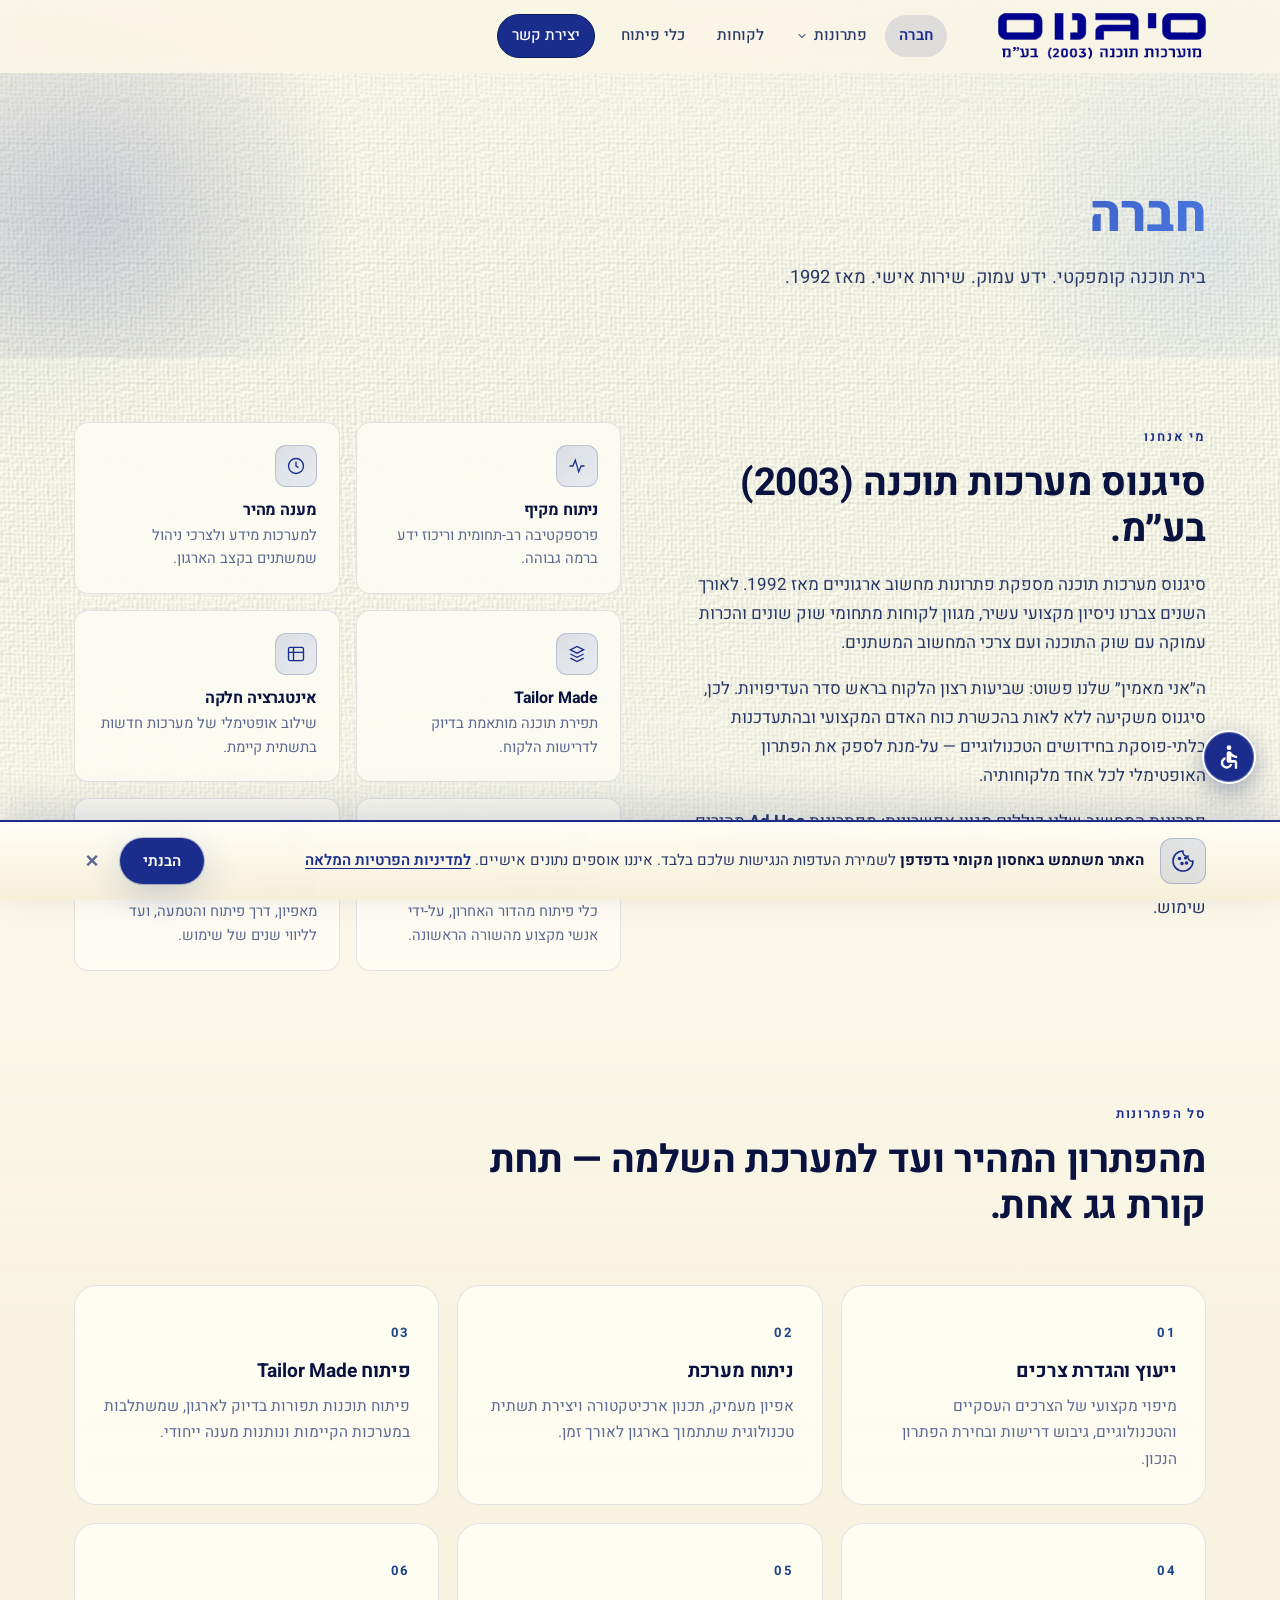
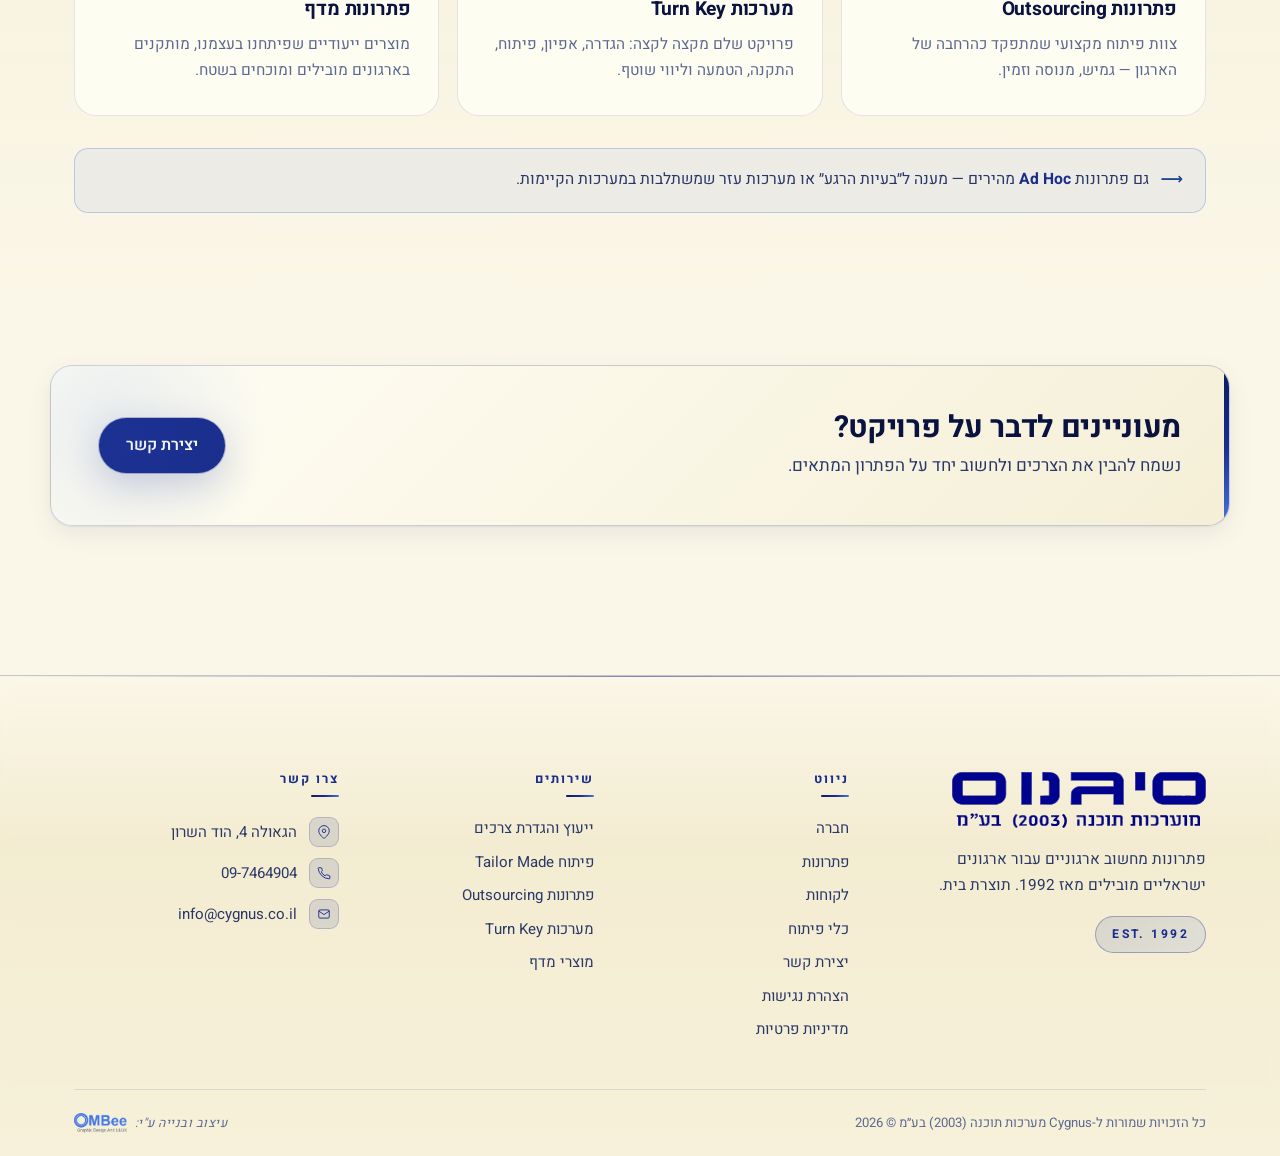
==== commit 0a7f97a6: "Updates: marquee, mobile nav, tablet breakpoint, OMBee credit Marquee: - Customer names scroll seaml" ====
--- a/about.html
+++ b/about.html
@@ -202,7 +202,7 @@
         </div>
       </div>
       <div class="footer-bottom">
-        <p class="footer-copy">© <span id="year">2026</span> Cygnus מערכות תוכנה (2003) בע״מ. כל הזכויות שמורות.</p>
+        <p class="footer-copy">כל הזכויות שמורות ל-Cygnus מערכות תוכנה (2003) בע״מ © <span id="year">2026</span></p>
         <p class="footer-mini"><span>עיצוב ובנייה ע"י:</span> <a href="https://ombee.co.il" target="_blank" rel="noopener" class="ombee-link"><img src="ombee-logo.png" alt="OMBee" class="ombee-logo"></a></p>
       </div>
     </div>
--- a/styles.css
+++ b/styles.css
@@ -149,7 +149,7 @@
   display: block;
   max-width: 100%;
 }
-@media (max-width: 720px) {
+@media (max-width: 1024px) {
   .brand-logo { height: 38px; }
 }
 .brand-text { display: flex; flex-direction: column; line-height: 1; }
@@ -393,51 +393,18 @@
   border-color: var(--brand-strong);
 }
 
-@media (max-width: 720px) {
-  .nav-dropdown {
-    width: 100%;
-    justify-content: space-between;
-    border-radius: 12px;
-  }
-  .nav-dropdown-label {
-    flex: 1;
-    padding: 12px 14px;
-    border-radius: 12px 0 0 12px;
-  }
-  .nav-dropdown-toggle {
-    padding: 12px 14px;
-    border-radius: 0 12px 12px 0;
-  }
-  .nav-dropdown-menu {
-    position: static;
-    transform: none !important;
-    box-shadow: none;
-    border: 0;
-    padding: 4px 0 8px;
-    background: transparent;
-    min-width: 0;
-    opacity: 1;
-    pointer-events: auto;
-    max-height: 0;
-    overflow: hidden;
-    transition: max-height .3s ease;
-  }
-  .nav-dropdown-menu::before { display: none; }
-  .nav-dropdown.is-open .nav-dropdown-menu {
-    max-height: 700px;
-  }
-  .nav-dropdown-menu li a {
-    padding: 10px 28px;
-    font-size: .92rem;
-  }
+@media (max-width: 1024px) {
+  .nav-dropdown { display: inline-block; width: auto; }
+  .nav-dropdown-menu { display: none; }
+  .nav-chevron { display: none; }
 }
 
 .nav-toggle {
   display: none;
   background: transparent;
-  border: 1px solid var(--line-strong);
+  border: 0;
   width: 40px; height: 40px;
-  border-radius: 10px;
+  border-radius: 0;
   cursor: pointer;
   padding: 0;
   align-items: center;
@@ -1214,7 +1181,7 @@
   font-weight: 700;
 }
 
-@media (max-width: 720px) {
+@media (max-width: 1024px) {
   .form-row { grid-template-columns: 1fr; gap: 0; }
   .form-actions { flex-direction: column; align-items: stretch; }
   .form-actions .btn { width: 100%; justify-content: center; }
@@ -1481,7 +1448,7 @@
 .cta-wrap p { color: var(--ink-2); margin: 0; }
 .cta-wrap .btn { position: relative; flex-shrink: 0; }
 
-@media (max-width: 720px) {
+@media (max-width: 1024px) {
   .cta-wrap { flex-direction: column; align-items: stretch; text-align: center; }
   .cta-wrap .btn { justify-content: center; }
 }
@@ -1595,7 +1562,7 @@
   outline-offset: 3px;
 }
 
-@media (max-width: 720px) {
+@media (max-width: 1024px) {
   .scroll-fab {
     bottom: 18px;
     inset-inline-start: 18px;
@@ -1724,7 +1691,7 @@
   font-weight: 500;
 }
 
-@media (max-width: 720px) {
+@media (max-width: 1024px) {
   .stats-list { grid-template-columns: repeat(2, 1fr); gap: 24px 16px; }
   .stats-list li:nth-child(odd)::before { display: none; }
 }
@@ -1758,12 +1725,14 @@
 }
 .marquee-track {
   display: flex;
+  flex-shrink: 0;
   align-items: center;
   gap: clamp(20px, 2.5vw, 36px);
+  padding: 0;
+  margin: 0;
   list-style: none;
-  margin: 0;
-  padding: 0;
   width: max-content;
+  min-width: max-content;
   animation: marquee-scroll 35s linear infinite;
   will-change: transform;
 }
@@ -2428,7 +2397,7 @@
   color: var(--ink-3);
 }
 
-@media (max-width: 720px) {
+@media (max-width: 1024px) {
   .accordion-head { padding: 18px 18px; gap: 12px; }
   .acc-num { font-size: 1.4rem; min-width: 34px; }
   .acc-title { font-size: 1rem; }
@@ -2546,7 +2515,7 @@
   background: var(--gradient);
 }
 
-@media (max-width: 720px) {
+@media (max-width: 1024px) {
   .solutions-menu { top: 64px; padding: 10px 0; }
   .solution-features { grid-template-columns: 1fr; }
 }
@@ -2637,7 +2606,7 @@
   color: var(--ink);
 }
 
-@media (max-width: 720px) {
+@media (max-width: 1024px) {
   .cookie-wrap {
     flex-direction: column;
     align-items: stretch;
@@ -2664,7 +2633,7 @@
 }
 /* Push widget above the cookie banner when banner is visible */
 body.cookie-shown .a11y-widget { bottom: 116px; }
-@media (max-width: 720px) {
+@media (max-width: 1024px) {
   body.cookie-shown .a11y-widget { bottom: 200px; }
 }
 .a11y-toggle {
@@ -2953,7 +2922,7 @@
   height: 34px;
 }
 
-@media (max-width: 720px) {
+@media (max-width: 1024px) {
   .a11y-widget { bottom: 18px; inset-inline-start: 18px; }
   .a11y-toggle { width: 48px; height: 48px; }
   .a11y-toggle svg { width: 24px; height: 24px; }
@@ -3123,23 +3092,34 @@
   .customer-sectors { grid-template-columns: repeat(2, 1fr); }
 }
 
-@media (max-width: 720px) {
+@media (max-width: 1024px) {
   body {
     font-size: 16px;
-    /* Lighter gradient layer on mobile to keep text readable */
     background-attachment: scroll, scroll, scroll, fixed;
   }
-  .nav-toggle { display: flex; }
+
+  .nav-wrap { gap: 8px; height: 64px; justify-content: flex-start; }
+
+  /* Hamburger on the far right (RTL start), then brand */
+  .nav-toggle {
+    order: 1;
+    display: flex;
+    margin: 0;
+  }
+  .brand { order: 2; }
+  .primary-nav { order: 3; }
+
+  /* Mobile dropdown menu when hamburger opens */
   .primary-nav {
     position: absolute;
-    top: 72px;
+    top: 64px;
     inset-inline-start: 0;
     inset-inline-end: 0;
     flex-direction: column;
     align-items: stretch;
     background: rgba(251,247,232,.98);
     border-bottom: 1px solid var(--line);
-    padding: 16px;
+    padding: 12px;
     gap: 4px;
     transform: translateY(-12px);
     opacity: 0;
@@ -3152,11 +3132,18 @@
     transform: translateY(0);
     pointer-events: auto;
   }
-  .primary-nav a {
+  .primary-nav a,
+  .primary-nav .nav-dropdown-link {
     padding: 12px 14px;
     border-radius: 12px;
+    font-size: .95rem;
+    width: 100%;
+    box-sizing: border-box;
   }
   .primary-nav .cta-link { margin-inline-start: 0; }
+  .nav-chevron { display: none; }
+  .brand-logo { height: 32px; }
+  .brand-mark { width: 32px; height: 32px; }
 
   .value-grid,
   .services-grid,
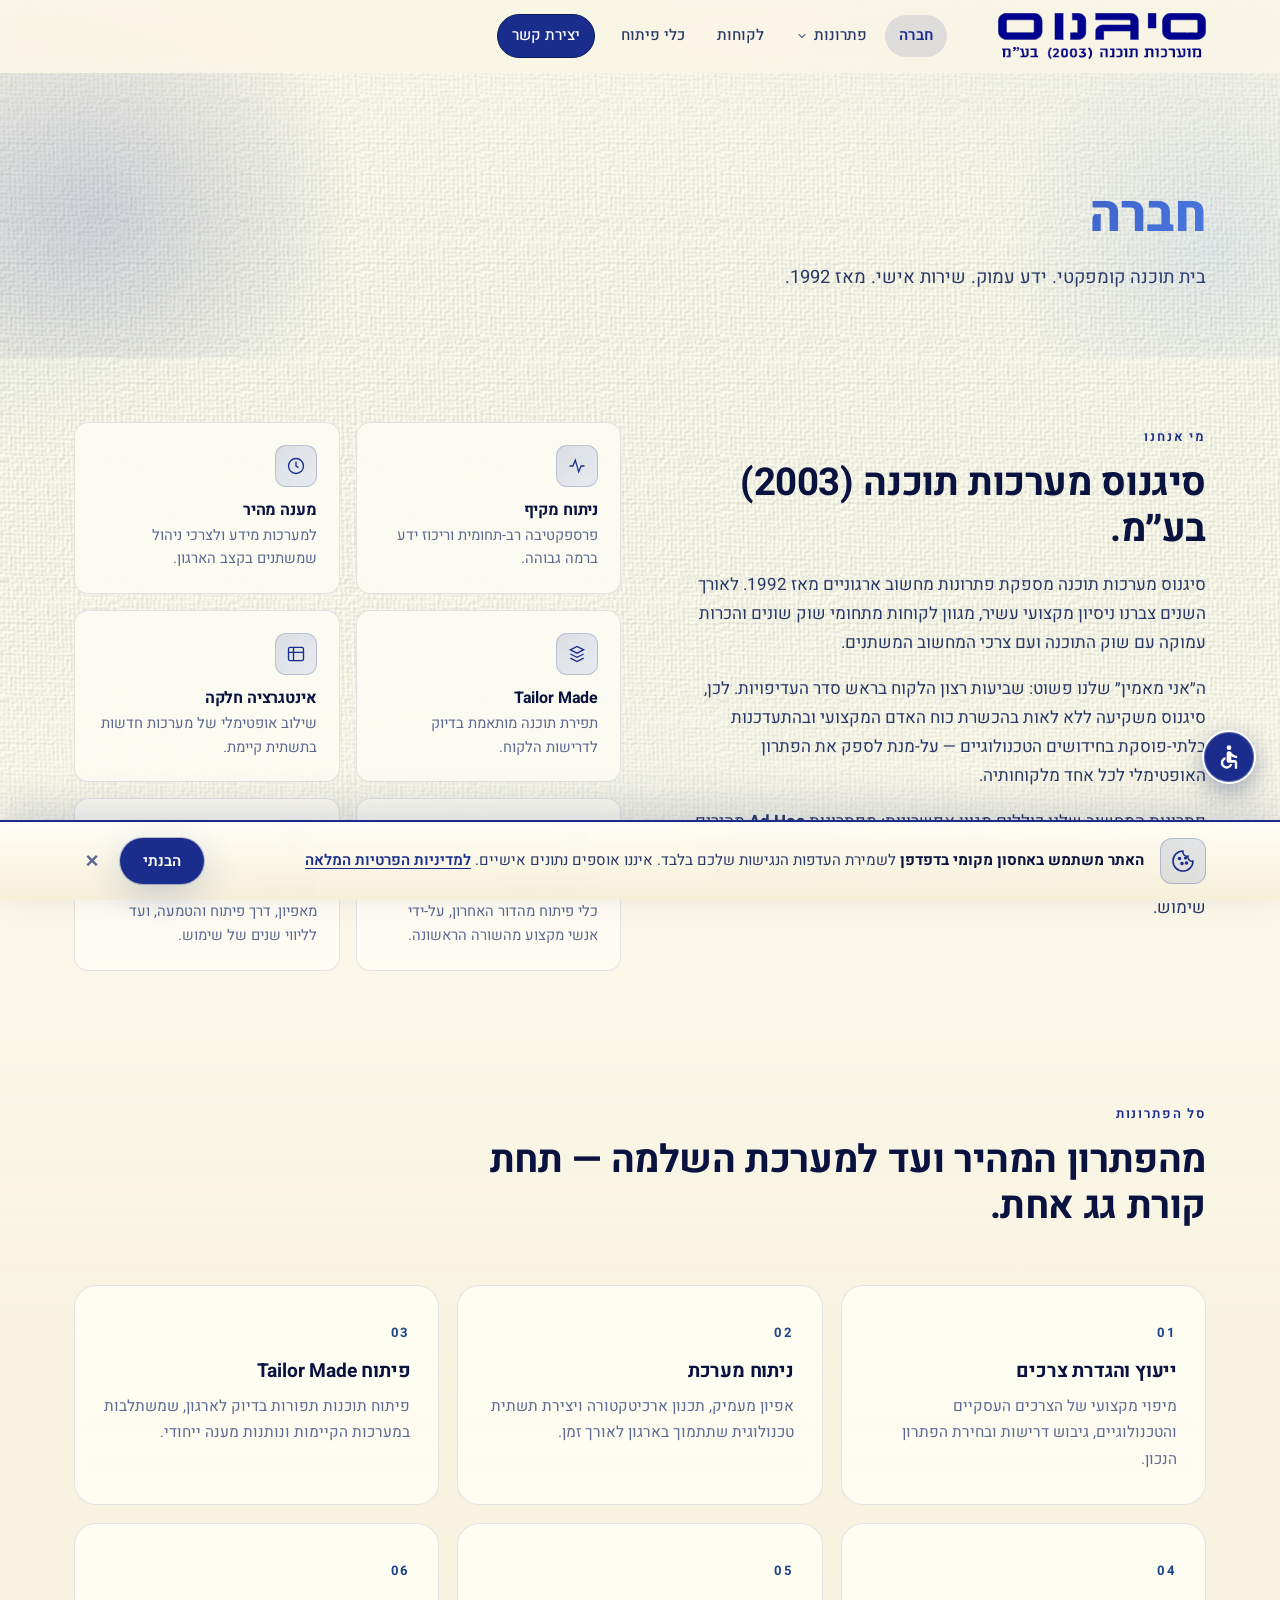
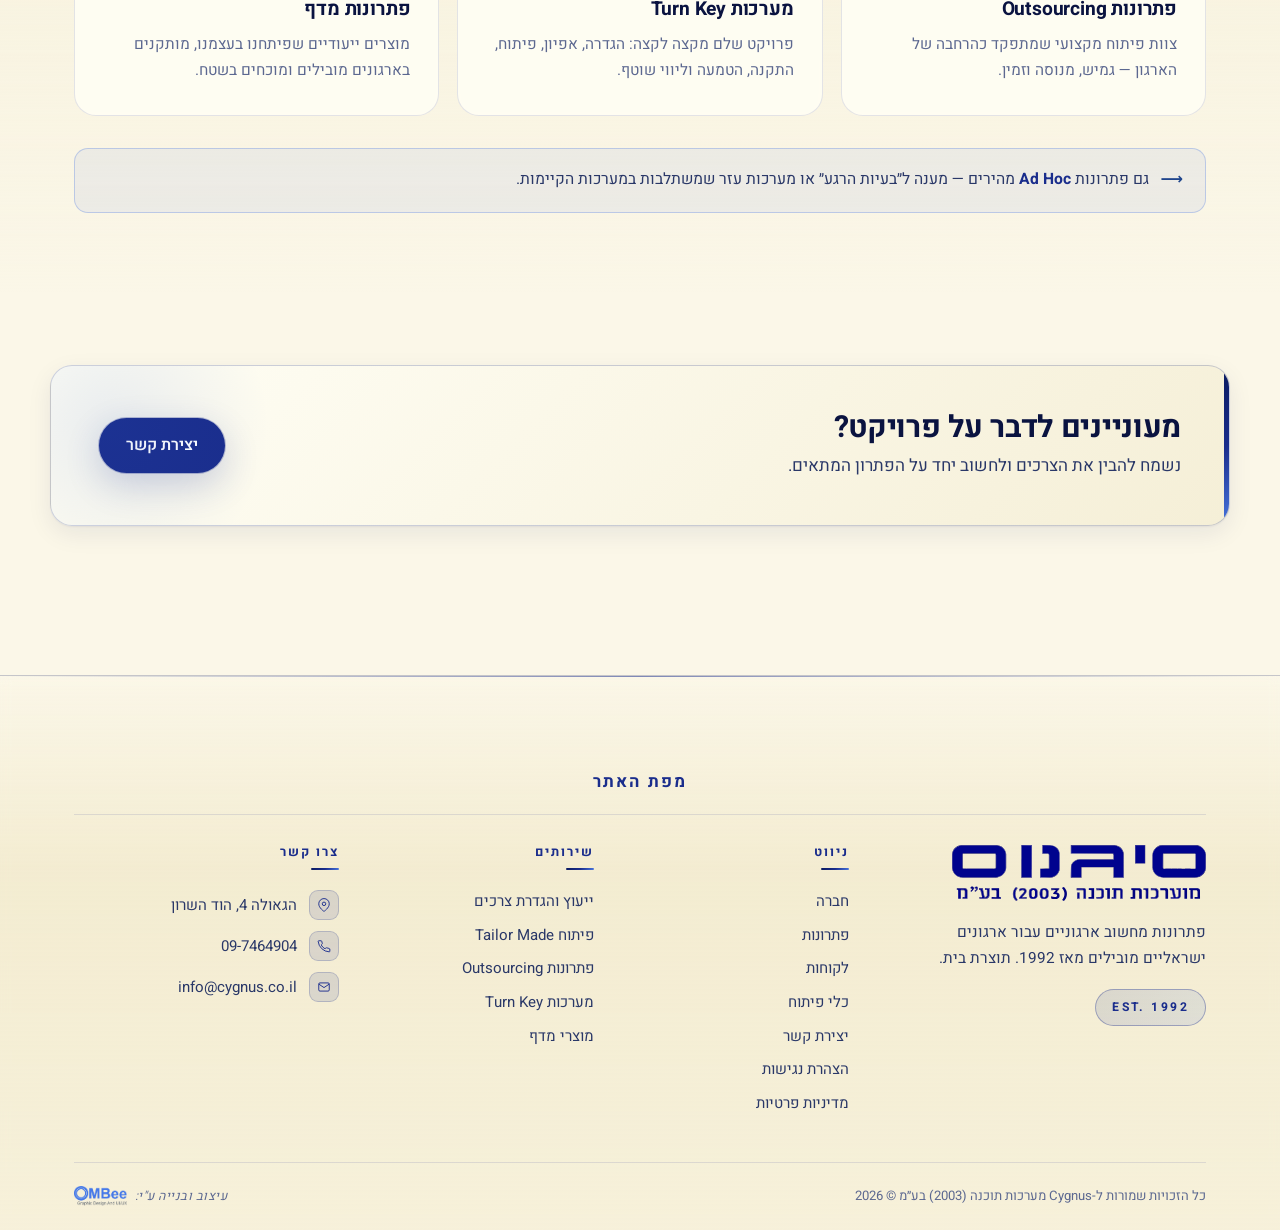
==== commit 06657879: "Add centered "מפת האתר" heading to footer - Sitemap heading added at top of rich-footer above the 4-" ====
--- a/about.html
+++ b/about.html
@@ -162,6 +162,9 @@
 
   <footer class="site-footer rich-footer">
     <div class="container">
+      <div class="footer-sitemap">
+        <h4>מפת האתר</h4>
+      </div>
       <div class="footer-main">
         <div class="footer-brand-col">
           <a href="index.html" class="footer-brand-link">
--- a/styles.css
+++ b/styles.css
@@ -2044,6 +2044,56 @@
   background: linear-gradient(90deg, transparent 0%, var(--brand) 50%, transparent 100%);
   opacity: .55;
 }
+
+/* Sitemap heading centered at top of footer */
+.footer-sitemap {
+  text-align: center;
+  padding-bottom: 22px;
+  margin-bottom: 30px;
+  border-bottom: 1px solid var(--line);
+}
+.footer-sitemap h4 {
+  margin: 0;
+  font-size: 1.05rem;
+  font-weight: 700;
+  letter-spacing: .12em;
+  color: var(--brand);
+}
+.footer-sitemap ul {
+  display: flex;
+  flex-wrap: wrap;
+  gap: 8px 22px;
+  list-style: none;
+  margin: 0;
+  padding: 0;
+  flex: 1;
+}
+.footer-sitemap li {
+  position: relative;
+}
+.footer-sitemap li + li::before {
+  content: "·";
+  position: absolute;
+  inset-inline-end: -14px;
+  top: 50%;
+  transform: translateY(-50%);
+  color: var(--gold);
+  font-weight: 700;
+  pointer-events: none;
+}
+.footer-sitemap a {
+  color: var(--ink-2);
+  font-size: .9rem;
+  font-weight: 500;
+  transition: color .2s;
+}
+.footer-sitemap a:hover { color: var(--brand); }
+
+@media (max-width: 1024px) {
+  .footer-sitemap { flex-direction: column; align-items: flex-start; gap: 10px; }
+  .footer-sitemap ul { gap: 6px 16px; }
+}
+
 .rich-footer .footer-main {
   display: grid;
   grid-template-columns: 1.5fr 1fr 1fr 1.3fr;
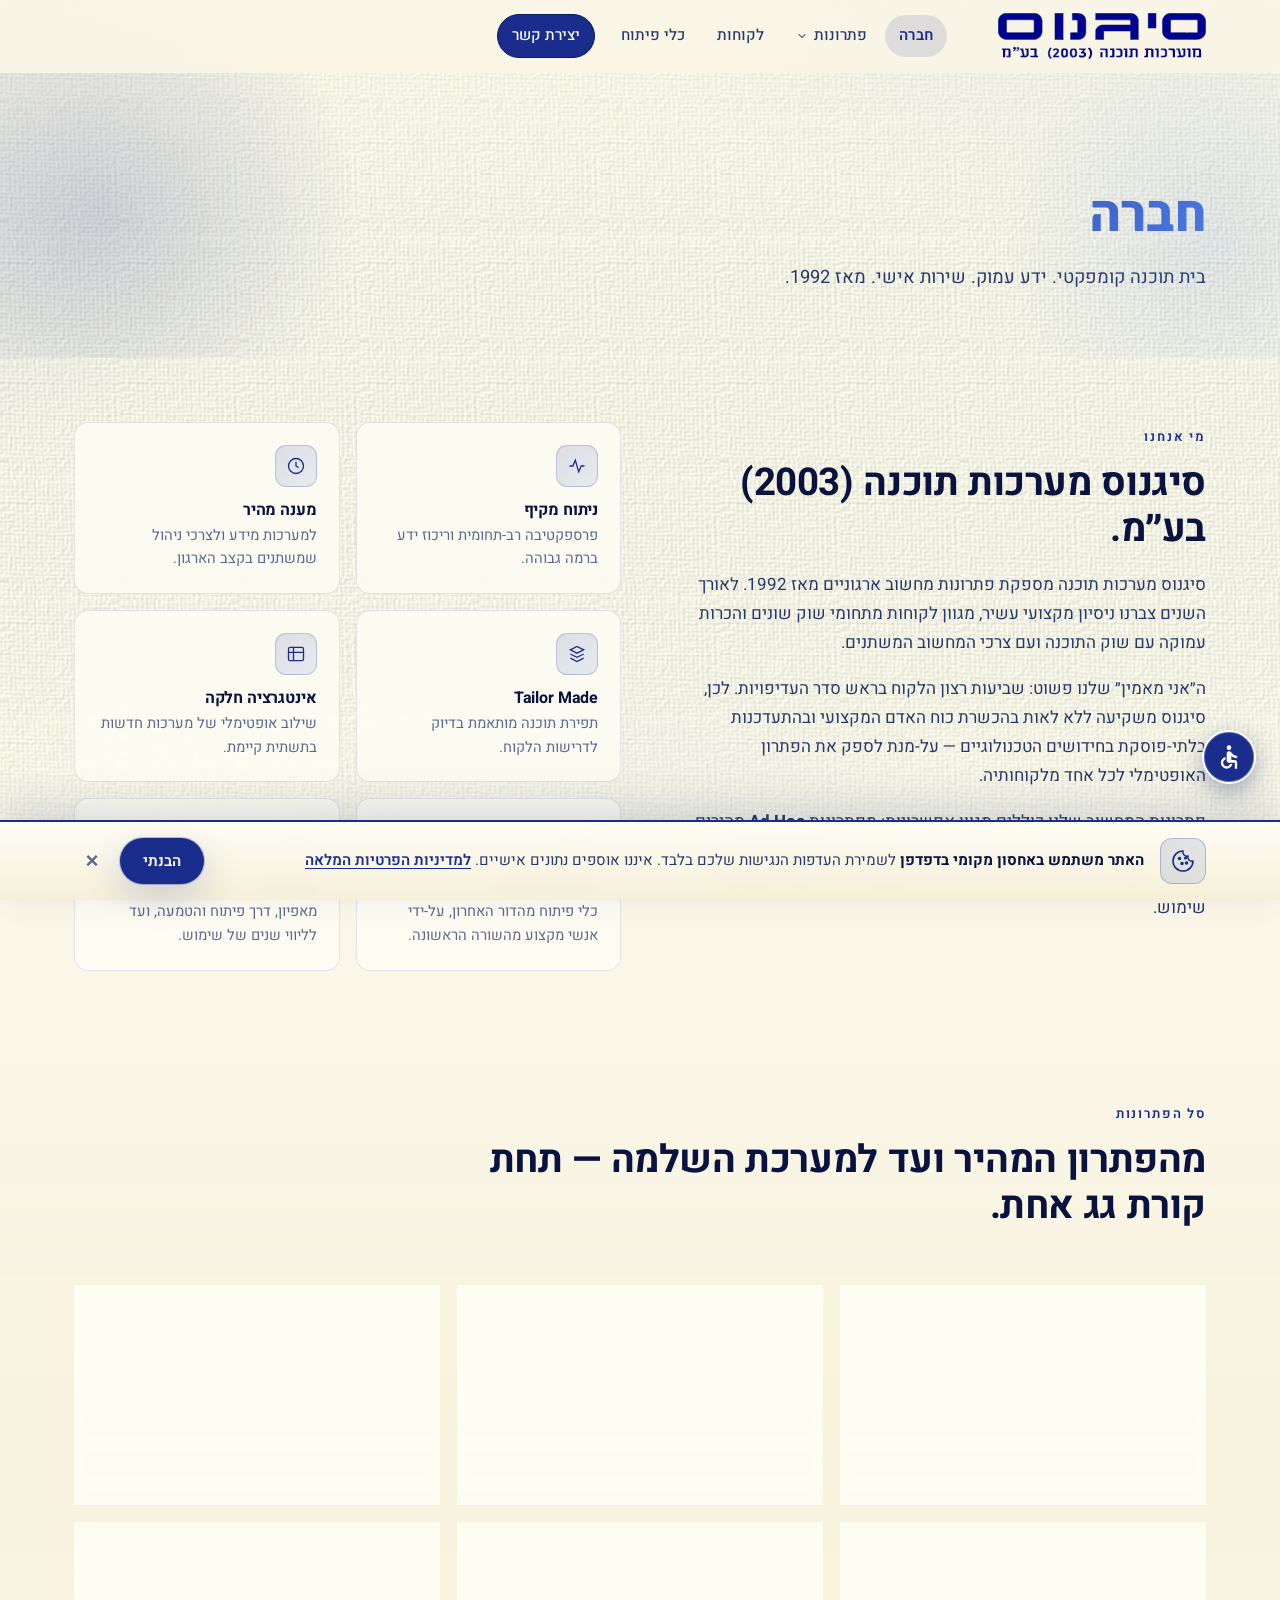
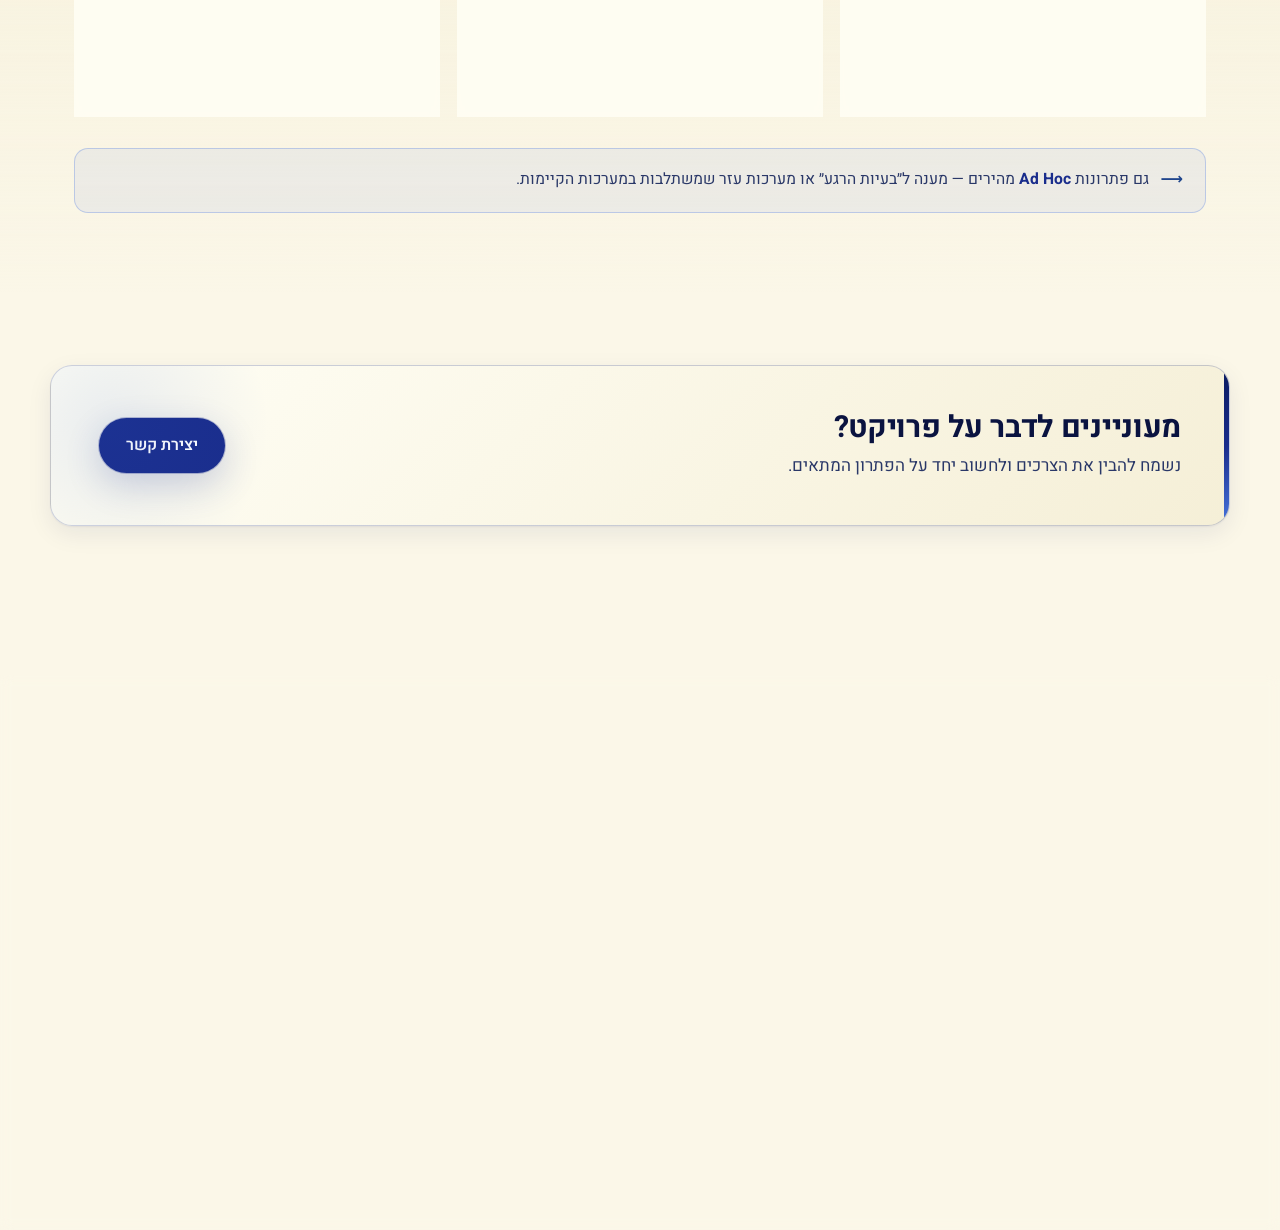
==== commit 6465aadd: "Footer: remove EST. 1992 badge, smaller Cygnus logo - Removed "EST. 1992" founded-badge from rich-fo" ====
--- a/about.html
+++ b/about.html
@@ -171,7 +171,7 @@
             <img src="Cygnus_Logo.svg" alt="סיגנוס מערכות תוכנה (2003) בע״מ" class="brand-logo">
           </a>
           <p class="footer-tag">פתרונות מחשוב ארגוניים עבור ארגונים ישראליים מובילים מאז 1992. תוצרת בית.</p>
-          <span class="founded-badge">EST. 1992</span>
+          
         </div>
         <div class="footer-col">
           <h4>ניווט</h4>
--- a/styles.css
+++ b/styles.css
@@ -2115,7 +2115,7 @@
   max-width: 100%;
 }
 .rich-footer .footer-brand-link .brand-mark { width: 44px; height: 44px; flex-shrink: 0; }
-.rich-footer .footer-brand-link .brand-logo { height: 56px; width: auto; }
+.rich-footer .footer-brand-link .brand-logo { height: 38px; width: auto; }
 .rich-footer .footer-brand-link .brand-text { display: flex; flex-direction: column; line-height: 1; }
 .rich-footer .footer-brand-link .brand-name {
   font-size: 1.35rem;
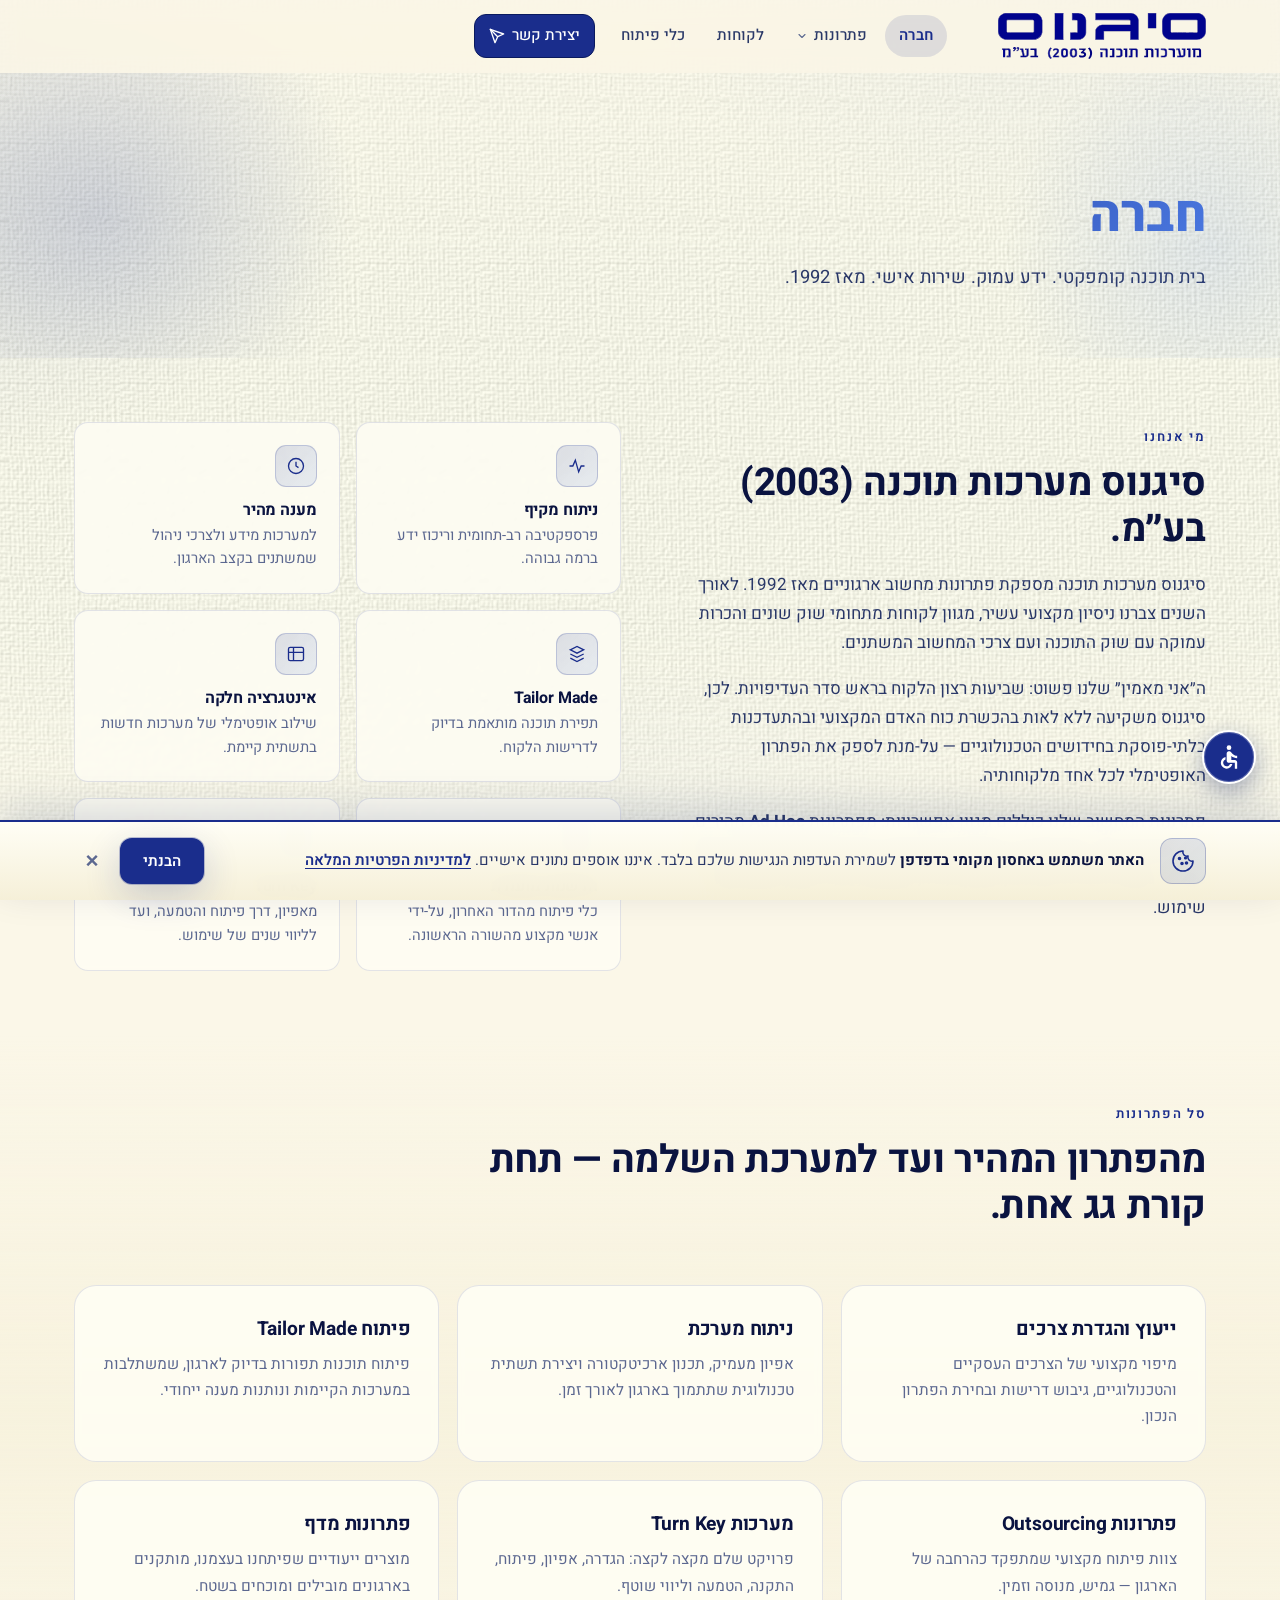
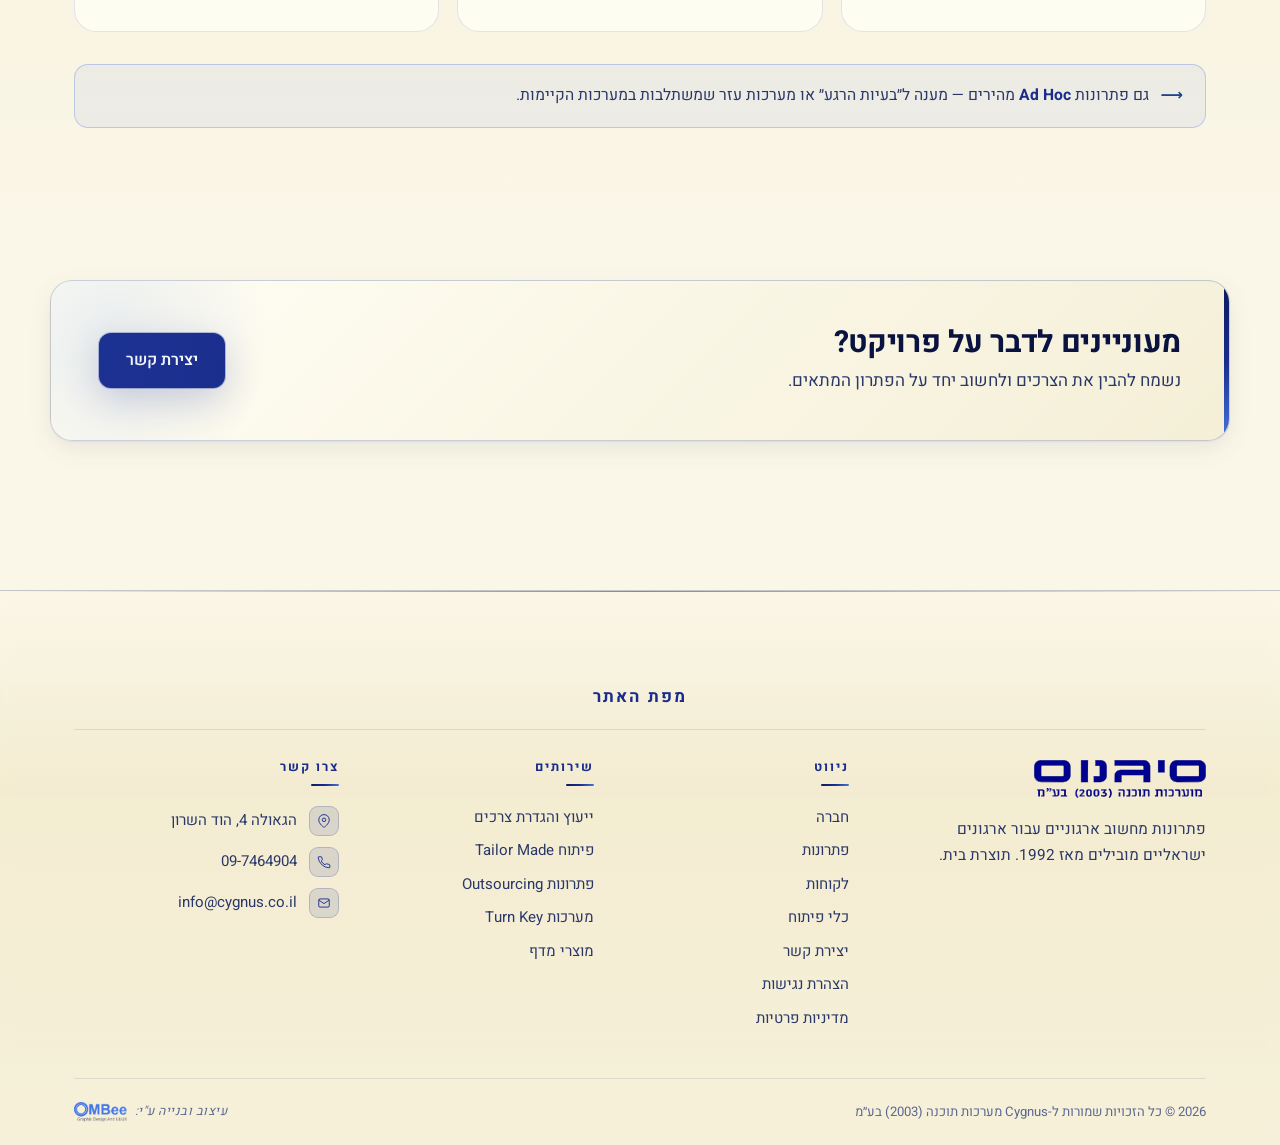
==== commit a19cb225: "Redesign: images/ folder, footer ©, rounded buttons + nav plane, mobile drawer, marquee loop, hide d" ====
--- a/about.html
+++ b/about.html
@@ -5,7 +5,7 @@
   <meta name="viewport" content="width=device-width, initial-scale=1.0">
   <title>חברה — סיגנוס מערכות תוכנה (2003) בע״מ</title>
   <meta name="description" content="פרופיל חברת סיגנוס מערכות תוכנה: בית תוכנה ישראלי משנת 1992, פתרונות מחשוב ארגוניים, פיתוח Tailor Made וסל פתרונות מקיף.">
-  <link rel="icon" type="image/png" href="cygnus_icon.png">
+  <link rel="icon" type="image/png" href="images/cygnus_icon.png">
   <link rel="preconnect" href="https://fonts.googleapis.com">
   <link rel="preconnect" href="https://fonts.gstatic.com" crossorigin>
   <link href="https://fonts.googleapis.com/css2?family=Heebo:wght@300;400;500;600;700;800;900&family=Assistant:wght@400;600;700&display=swap" rel="stylesheet">
@@ -16,7 +16,7 @@
   <header class="site-header" id="siteHeader">
     <div class="container nav-wrap">
       <a href="index.html" class="brand" aria-label="סיגנוס מערכות תוכנה - דף הבית">
-        <img src="Cygnus_Logo.svg" alt="סיגנוס מערכות תוכנה (2003) בע״מ" class="brand-logo">
+        <img src="images/Cygnus_Logo.svg" alt="סיגנוס מערכות תוכנה (2003) בע״מ" class="brand-logo">
       </a>
       <nav class="primary-nav" aria-label="ניווט ראשי">
         <a href="about.html" class="is-active">חברה</a>
@@ -33,7 +33,7 @@
         </div>
         <a href="customers.html">לקוחות</a>
         <a href="tech.html">כלי פיתוח</a>
-        <a href="contact.html" class="cta-link">יצירת קשר</a>
+        <a href="contact.html" class="cta-link">יצירת קשר<svg class="btn-plane" viewBox="0 0 24 24" fill="none" stroke="currentColor" stroke-width="2" stroke-linecap="round" stroke-linejoin="round" aria-hidden="true"><path d="M22 2L11 13"/><path d="M22 2l-7 20-4-9-9-4 20-7z"/></svg></a>
       </nav>
       <button class="nav-toggle" aria-label="פתיחת תפריט" aria-expanded="false"><span></span><span></span><span></span></button>
     </div>
@@ -168,7 +168,7 @@
       <div class="footer-main">
         <div class="footer-brand-col">
           <a href="index.html" class="footer-brand-link">
-            <img src="Cygnus_Logo.svg" alt="סיגנוס מערכות תוכנה (2003) בע״מ" class="brand-logo">
+            <img src="images/Cygnus_Logo.svg" alt="סיגנוס מערכות תוכנה (2003) בע״מ" class="brand-logo">
           </a>
           <p class="footer-tag">פתרונות מחשוב ארגוניים עבור ארגונים ישראליים מובילים מאז 1992. תוצרת בית.</p>
           
@@ -205,8 +205,8 @@
         </div>
       </div>
       <div class="footer-bottom">
-        <p class="footer-copy">כל הזכויות שמורות ל-Cygnus מערכות תוכנה (2003) בע״מ © <span id="year">2026</span></p>
-        <p class="footer-mini"><span>עיצוב ובנייה ע"י:</span> <a href="https://ombee.co.il" target="_blank" rel="noopener" class="ombee-link"><img src="ombee-logo.png" alt="OMBee" class="ombee-logo"></a></p>
+        <p class="footer-copy"><span dir="ltr">© <span id="year">2026</span></span> כל הזכויות שמורות ל-Cygnus מערכות תוכנה (2003) בע״מ</p>
+        <p class="footer-mini"><span>עיצוב ובנייה ע"י:</span> <a href="https://ombee.co.il" target="_blank" rel="noopener" class="ombee-link"><img src="images/ombee-logo.png" alt="OMBee" class="ombee-logo"></a></p>
       </div>
     </div>
   </footer>
--- a/styles.css
+++ b/styles.css
@@ -68,7 +68,7 @@
     radial-gradient(900px 500px at 88% -8%, rgba(44, 91, 201, .08), transparent 60%),
     radial-gradient(800px 480px at -10% 20%, rgba(26, 45, 140, .10), transparent 60%),
     radial-gradient(700px 400px at 50% 100%, rgba(74, 120, 224, .07), transparent 60%),
-    url("cnvbkgnd-original.jpg");
+    url("images/cnvbkgnd-original.jpg");
   background-repeat: no-repeat, no-repeat, no-repeat, repeat;
   background-size: auto, auto, auto, 120px 120px;
   background-attachment: fixed, fixed, fixed, fixed;
@@ -183,10 +183,18 @@
   background: var(--brand);
   border: 1px solid var(--brand-strong);
   margin-inline-start: 8px;
-}
+  border-radius: 12px;
+  display: inline-flex;
+  align-items: center;
+  gap: 7px;
+}
+.primary-nav .cta-link .btn-plane { width: 16px; height: 16px; }
 .primary-nav .cta-link:hover {
   background: var(--brand-strong);
   color: #fff;
+}
+.primary-nav .cta-link:hover .btn-plane {
+  transform: scaleX(-1) translate(-3px, -1px);
 }
 .primary-nav a.is-active {
   color: var(--brand);
@@ -423,6 +431,9 @@
 .nav-toggle[aria-expanded="true"] span:nth-child(2) { opacity: 0; }
 .nav-toggle[aria-expanded="true"] span:nth-child(3) { transform: translateY(-6px) rotate(-45deg); }
 
+/* Drawer overlay exists in the DOM always; only shown on mobile (see media query) */
+.nav-overlay { display: none; }
+
 /* ===========================
    Buttons
    =========================== */
@@ -431,7 +442,7 @@
   align-items: center;
   gap: 10px;
   padding: 13px 26px;
-  border-radius: var(--radius-pill);
+  border-radius: 12px;
   font-weight: 600;
   font-size: 1rem;
   cursor: pointer;
@@ -1753,8 +1764,8 @@
   user-select: none;
 }
 @keyframes marquee-scroll {
-  from { transform: translateX(0); }
-  to   { transform: translateX(-50%); }
+  from { transform: translateX(var(--marquee-shift, 50%)); }
+  to   { transform: translateX(0); }
 }
 
 /* ===========================
@@ -3130,6 +3141,20 @@
 }
 
 /* ===========================
+   Decorative numbering — hidden site-wide (per request).
+   Covers nav (01–06), feature/service/deploy (0X) and the timeline steps;
+   the timeline's connector line is hidden too so it reads as a clean list.
+   =========================== */
+.nd-num,
+.feature-num,
+.service-num,
+.deploy-num,
+.fv-step,
+.fv-timeline::before {
+  display: none !important;
+}
+
+/* ===========================
    Responsive
    =========================== */
 @media (max-width: 980px) {
@@ -3150,6 +3175,10 @@
 
   .nav-wrap { gap: 8px; height: 64px; justify-content: flex-start; }
 
+  /* backdrop-filter creates a containing block that would trap the position:fixed
+     drawer inside the 64px header — drop it on mobile so the drawer spans the viewport */
+  .site-header { backdrop-filter: none; -webkit-backdrop-filter: none; }
+
   /* Hamburger on the far right (RTL start), then brand */
   .nav-toggle {
     order: 1;
@@ -3159,29 +3188,50 @@
   .brand { order: 2; }
   .primary-nav { order: 3; }
 
-  /* Mobile dropdown menu when hamburger opens */
+  /* Mobile side drawer + dark overlay (slides in from the inline-start / right in RTL) */
   .primary-nav {
-    position: absolute;
+    position: fixed;
     top: 64px;
+    bottom: 0;
     inset-inline-start: 0;
-    inset-inline-end: 0;
+    inset-inline-end: auto;
+    width: min(82vw, 340px);
     flex-direction: column;
     align-items: stretch;
-    background: rgba(251,247,232,.98);
-    border-bottom: 1px solid var(--line);
-    padding: 12px;
+    background: rgb(251, 247, 232);
+    border-inline-start: 1px solid var(--line);
+    padding: 16px;
     gap: 4px;
-    transform: translateY(-12px);
+    transform: translateX(100%);
+    pointer-events: none;
+    transition: transform .3s ease;
+    box-shadow: var(--shadow-2);
+    overflow-y: auto;
+    z-index: 130;
+  }
+  .primary-nav.open {
+    transform: translateX(0);
+    pointer-events: auto;
+  }
+  .nav-overlay {
+    display: block;
+    position: fixed;
+    inset: 64px 0 0 0;
+    background: rgba(15, 23, 42, .5);
     opacity: 0;
     pointer-events: none;
-    transition: opacity .2s, transform .2s;
-    box-shadow: var(--shadow-2);
+    transition: opacity .3s ease;
+    z-index: 120;
   }
-  .primary-nav.open {
+  .nav-overlay.open {
     opacity: 1;
-    transform: translateY(0);
     pointer-events: auto;
   }
+  body.nav-open { overflow: hidden; }
+  /* The header (z-index:50, sticky) is a stacking context that traps the drawer.
+     While the menu is open, lift the whole header above the overlay so the
+     cream drawer panel paints on top of the dark scrim. */
+  body.nav-open .site-header { z-index: 140; }
   .primary-nav a,
   .primary-nav .nav-dropdown-link {
     padding: 12px 14px;
